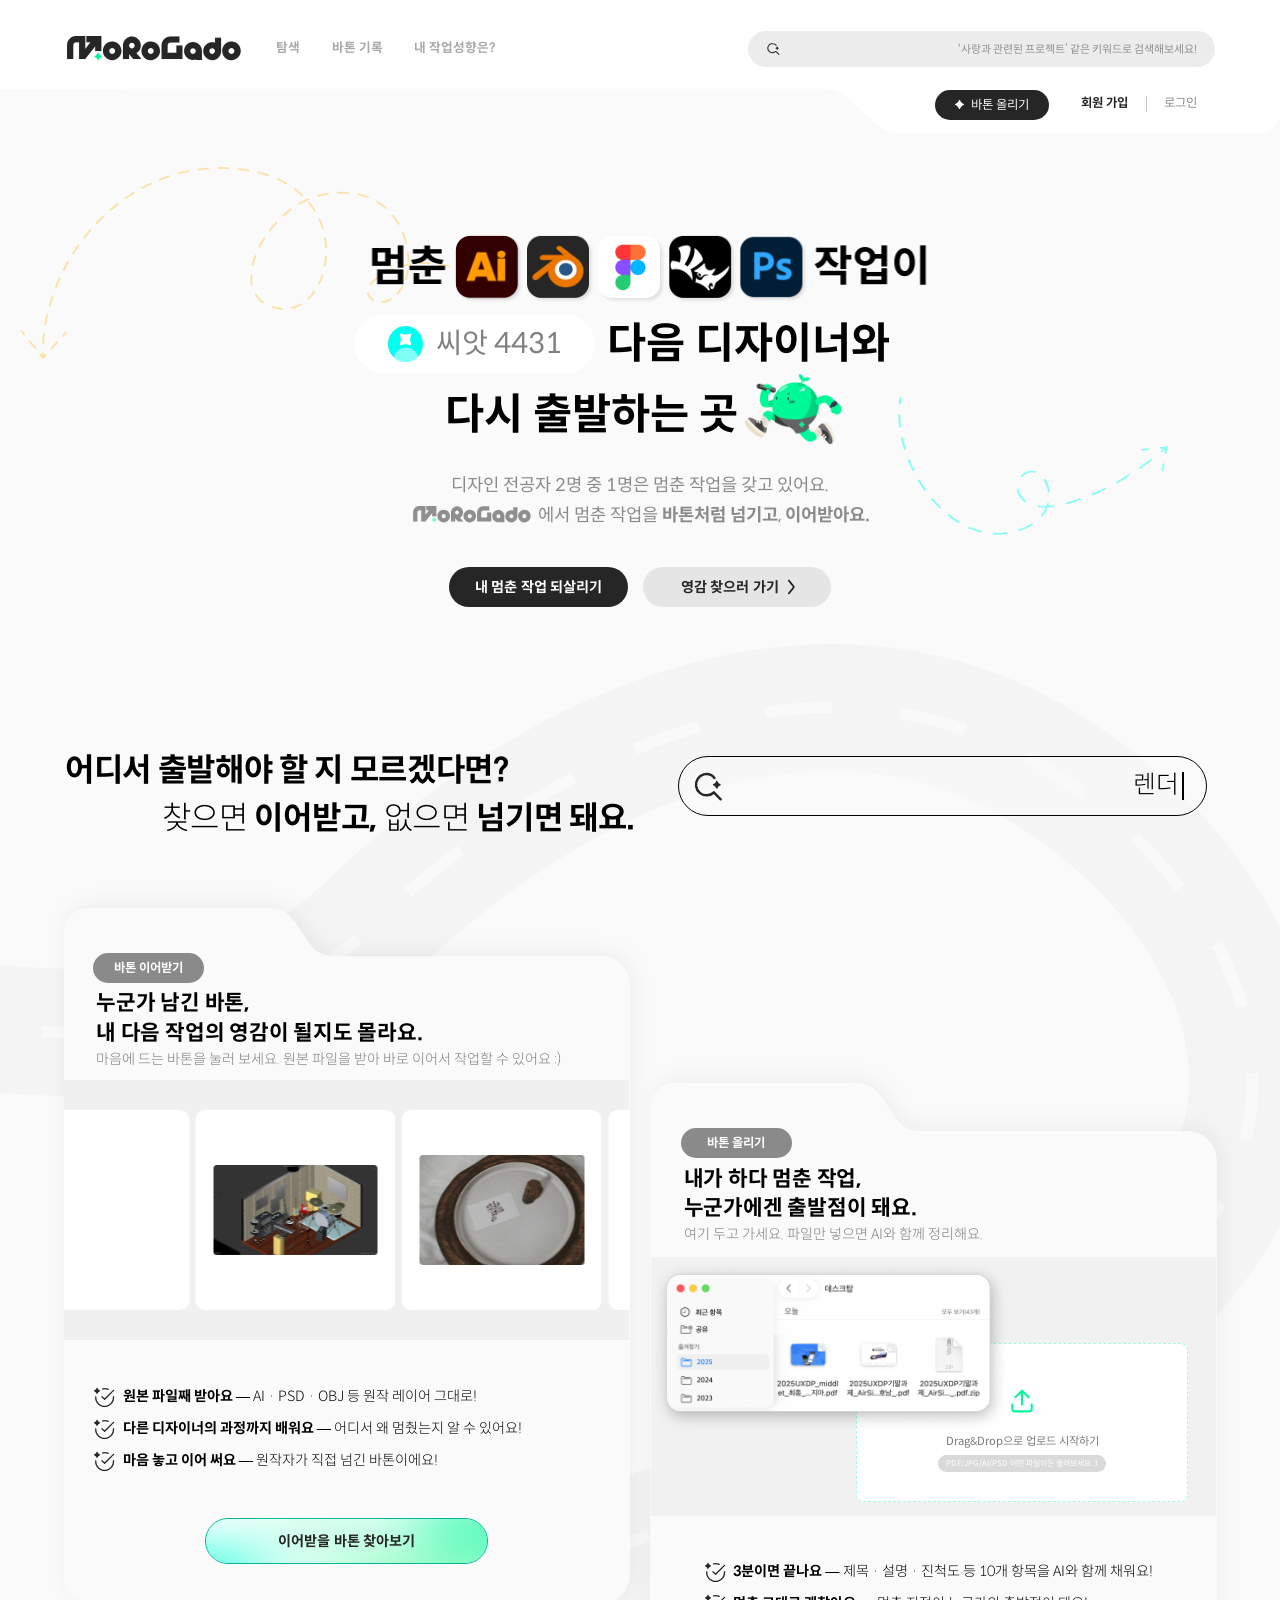
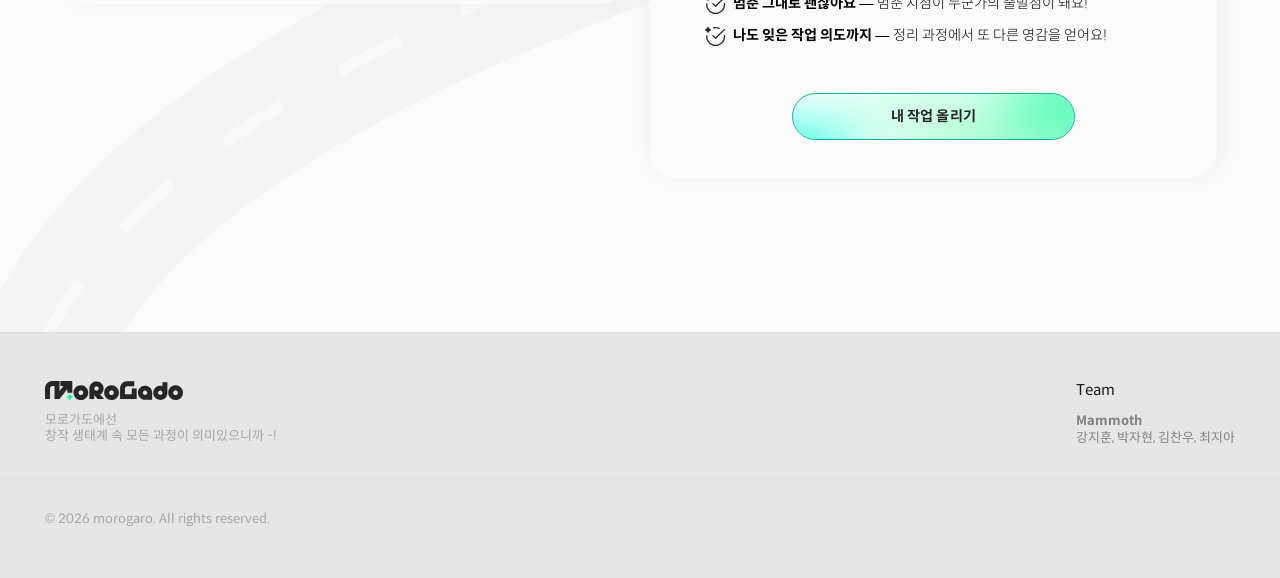
==== index.html @ 9808c149 "예시 바톤 '달리는 에너지'(유니콘 포스터) 빼기 Co-Authored-By: Claude Opus 5.5 <noreply@anthropic.com> Claude-Session: " ====
<!doctype html>
<html lang="ko">
<meta charset="utf-8"><meta name="viewport" content="width=device-width,initial-scale=1"><meta name="theme-color" content="#FAFAFA"><meta name="description" content="멈춘 작업도 다음 사람의 출발점이 될 수 있어요. 모로가도에서 바톤을 발견하고 이어달려요."><title>모로가도</title>
  <meta property="og:type" content="website">
  <meta property="og:url" content="https://morogado.site/">
  <meta property="og:title" content="모로가도 MOROGARO">
  <meta property="og:description" content="멈춘 작업을 잇는, 창작 순환 플랫폼">
  <meta property="og:image" content="https://morogado.site/assets/og-image.png">

<link rel="stylesheet" href="site.css?v=exhibition-20261009-1400"><link rel="stylesheet" href="site-detail.css?v=exhibition-20261009-1400"><link rel="stylesheet" href="log.css?v=exhibition-20261009-1400"><link rel="stylesheet" href="upload.css?v=exhibition-20261009-1400">
<script src="maker/exhibition-recommendations.js?v=exhibition-20261009-1400" defer></script><script src="font-catalog.js?v=exhibition-20261009-1400" defer></script><script src="vendor/jszip.min.js?v=exhibition-20261009-1400" defer></script><script src="config.js?v=1018a"></script><script src="store.js?v=1018a" defer></script><script src="store-remote.js?v=1105a" defer></script><script src="jia-detail.js?v=1113e" defer></script><script src="log.js?v=exhibition-20261009-1400" defer></script><script src="upload.js?v=1107c" defer></script><script src="calendar-reference.js?v=exhibition-20261009-1400" defer></script><script src="home-card-samples.js?v=exhibition-20261009-1400" defer></script><script src="feed-more-samples.js?v=fm1" defer></script><script src="calendar-relay-samples.js?v=exhibition-20261009-1400" defer></script><script src="landing.js?v=1026j" defer></script><script src="filter-modal.js?v=1027b" defer></script><script src="relay-log.js?v=1106k" defer></script><script src="wp-test.js?v=1113a" defer></script><script src="example-info.js?v=1113a" defer></script><script src="site.js?v=1113h" defer></script><script src="idle-reset.js?v=1113a" defer></script><script src="auto-update.js?v=1113a" defer></script>
<link rel="stylesheet" href="director2-service.css?v=exhibition-20261009-1400"><link rel="preconnect" href="https://fonts.googleapis.com"><link rel="preconnect" href="https://fonts.gstatic.com" crossorigin><script>/* 구글 서체(Inter·Noto Sans KR)는 화면 그리기를 막지 않게 스크립트로 붙여요. 같은 서체라 모양은 그대로예요 (10/16) */(function(){var l=document.createElement('link');l.rel='stylesheet';l.href='https://fonts.googleapis.com/css2?family=Inter:wght@400;600&family=Noto+Sans+KR:wght@500&display=swap';document.head.appendChild(l);})();</script><link rel="stylesheet" href="scale-restoration.css?v=exhibition-20261009-1400">
<link rel="stylesheet" href="figma-home.css?v=1027b"><link rel="stylesheet" href="figma-log.css?v=fl6"><link rel="stylesheet" href="figma-detail.css?v=fd12"><link rel="stylesheet" href="jia-detail.css?v=jia-20261016"><link rel="stylesheet" href="header-figma.css?v=1018f"><link rel="stylesheet" href="header-v2.css?v=1105a"><link rel="stylesheet" href="filter-modal.css?v=1027b"><link rel="stylesheet" href="landing.css?v=1027a"><link rel="stylesheet" href="relay-log.css?v=1106m"><link rel="stylesheet" href="dock-upload.css?v=1105a"><link rel="stylesheet" href="wp-test.css?v=1112b"><script src="dock-upload.js?v=1027a" defer></script><script src="figma-home.js?v=1113b" defer></script><script src="figma-log.js?v=fl1" defer></script>

<a class="skip-link" href="#main">본문으로 바로 가기</a>
<header class="site-header" id="site-header"><div class="hd-shape" aria-hidden="true"></div><nav class="hd-sub" aria-label="바톤 기록 메뉴"><svg viewBox="0 0 20 20" fill="none" aria-hidden="true"><path d="M8 5l5 5-5 5" stroke="currentColor" stroke-width="1.6" stroke-linecap="round" stroke-linejoin="round"/></svg><a href="#/community" data-sub="log">바톤 로그</a><i></i><a href="#/community/talk" data-sub="talk">주니어 디자이너 커뮤니티</a></nav>
<div class="hd-bar"><div class="hd-left"><a class="hd-logo" href="#/" aria-label="모로가도 홈"><img class="hd-wordmark" src="assets/landing/logo.svg" alt="모로가도" width="203" height="28"><img class="hd-symbol" src="assets/landing/symbol.svg" alt="" width="41" height="28"></a>
<nav class="hd-nav" aria-label="주 메뉴"><a href="#/explore" data-nav="home">탐색</a><a href="#/community" data-nav="community">바톤 기록</a><button type="button" class="tendency-link" data-action="tendency">내 작업성향은?</button></nav></div>
<form class="hd-search" id="search-form" role="search"><label class="sr-only" for="site-search">바톤 검색</label><img src="assets/landing/search.svg" width="17" height="17" alt=""><input id="site-search" type="search" placeholder="‘사랑과 관련된 프로젝트’ 같은 키워드로 검색해보세요!" autocomplete="off"></form>
<button class="hd-menu" type="button" data-action="menu" aria-label="메뉴 열기"><svg viewBox="0 0 24 24" fill="none" stroke="currentColor" stroke-width="1.8" stroke-linecap="round"><path d="M4 7h16M4 12h16M4 17h16"/></svg></button></div>
<div class="hd-tab"><a class="hd-upload" href="#/upload" aria-label="바톤 올리기"><img src="assets/landing/sparkle.svg" width="10" height="10" alt="">바톤 올리기</a>
<a class="hd-icon hd-saved" href="#/saved" aria-label="저장한 바톤"><img src="assets/landing/hd-bookmark.svg" width="24" height="24" alt=""></a><button type="button" class="hd-icon hd-bell" data-action="notifications" aria-label="알림"><img src="assets/landing/hd-bell.svg" width="24" height="24" alt=""></button>
<div class="hd-account"><button type="button" class="hd-join" data-action="profile">회원 가입</button><i class="hd-guest" aria-hidden="true"></i><button type="button" class="hd-login" data-action="profile">로그인</button><button type="button" class="hd-me" data-action="profile" hidden><b id="runner-name">방문자</b> 님</button><i class="hd-me-sep" aria-hidden="true" hidden></i><a class="hd-my" href="#/my" hidden>내 바톤</a><a class="hd-avatar" href="#/my" aria-label="내 바톤"><img src="assets/landing/hd-avatar.svg" width="28" height="28" alt=""></a></div></div></header>
<main id="main" tabindex="-1"><div class="loading-placeholder" role="status">사이트를 불러오고 있어요.</div></main>
<footer class="site-footer"><div class="page-width footer-top"><div><a class="footer-brand" href="#/" aria-label="모로가도 홈"><img src="assets/figma/3423-4961/imgLogo.svg" alt="MoRoGado" width="138" height="19"></a><p>모로가도에선<br>창작 생태계 속 모든 과정이 의미있으니까 -!</p></div><div class="footer-team"><span>Team</span><p><strong>Mammoth</strong><br>강지훈, 박자현, 김찬우, 최지아</p></div></div><div class="page-width footer-bottom"><small>© 2026 morogaro. All rights reserved.</small></div></footer>
<nav hidden class="floating-dock" aria-label="빠른 메뉴"><a class="dock-plus" href="#/upload" aria-label="바톤 올리기"><span data-icon="plus"></span></a><div><button data-action="search" aria-label="검색"><span data-icon="search"></span><em class="dock-label" aria-hidden="true">검색</em></button><a href="#/saved" aria-label="저장한 바톤"><span data-icon="bookmark"></span><em class="dock-label" aria-hidden="true">저장</em></a><a href="#/my" aria-label="내 바톤"><span data-icon="user"></span><em class="dock-label" aria-hidden="true">내 바톤</em></a></div></nav>
<dialog id="site-modal" class="site-modal" aria-labelledby="modal-title"><div class="modal-heading"><h2 id="modal-title"></h2><button class="icon-button" id="modal-close" aria-label="닫기"><span data-icon="close"></span></button></div><div id="modal-content"></div></dialog>
<div class="toast-region" id="toasts" aria-live="polite" aria-atomic="true"></div>
<noscript><p>바톤 탐색과 저장을 사용하려면 브라우저에서 JavaScript를 켜 주세요.</p></noscript>

</html>
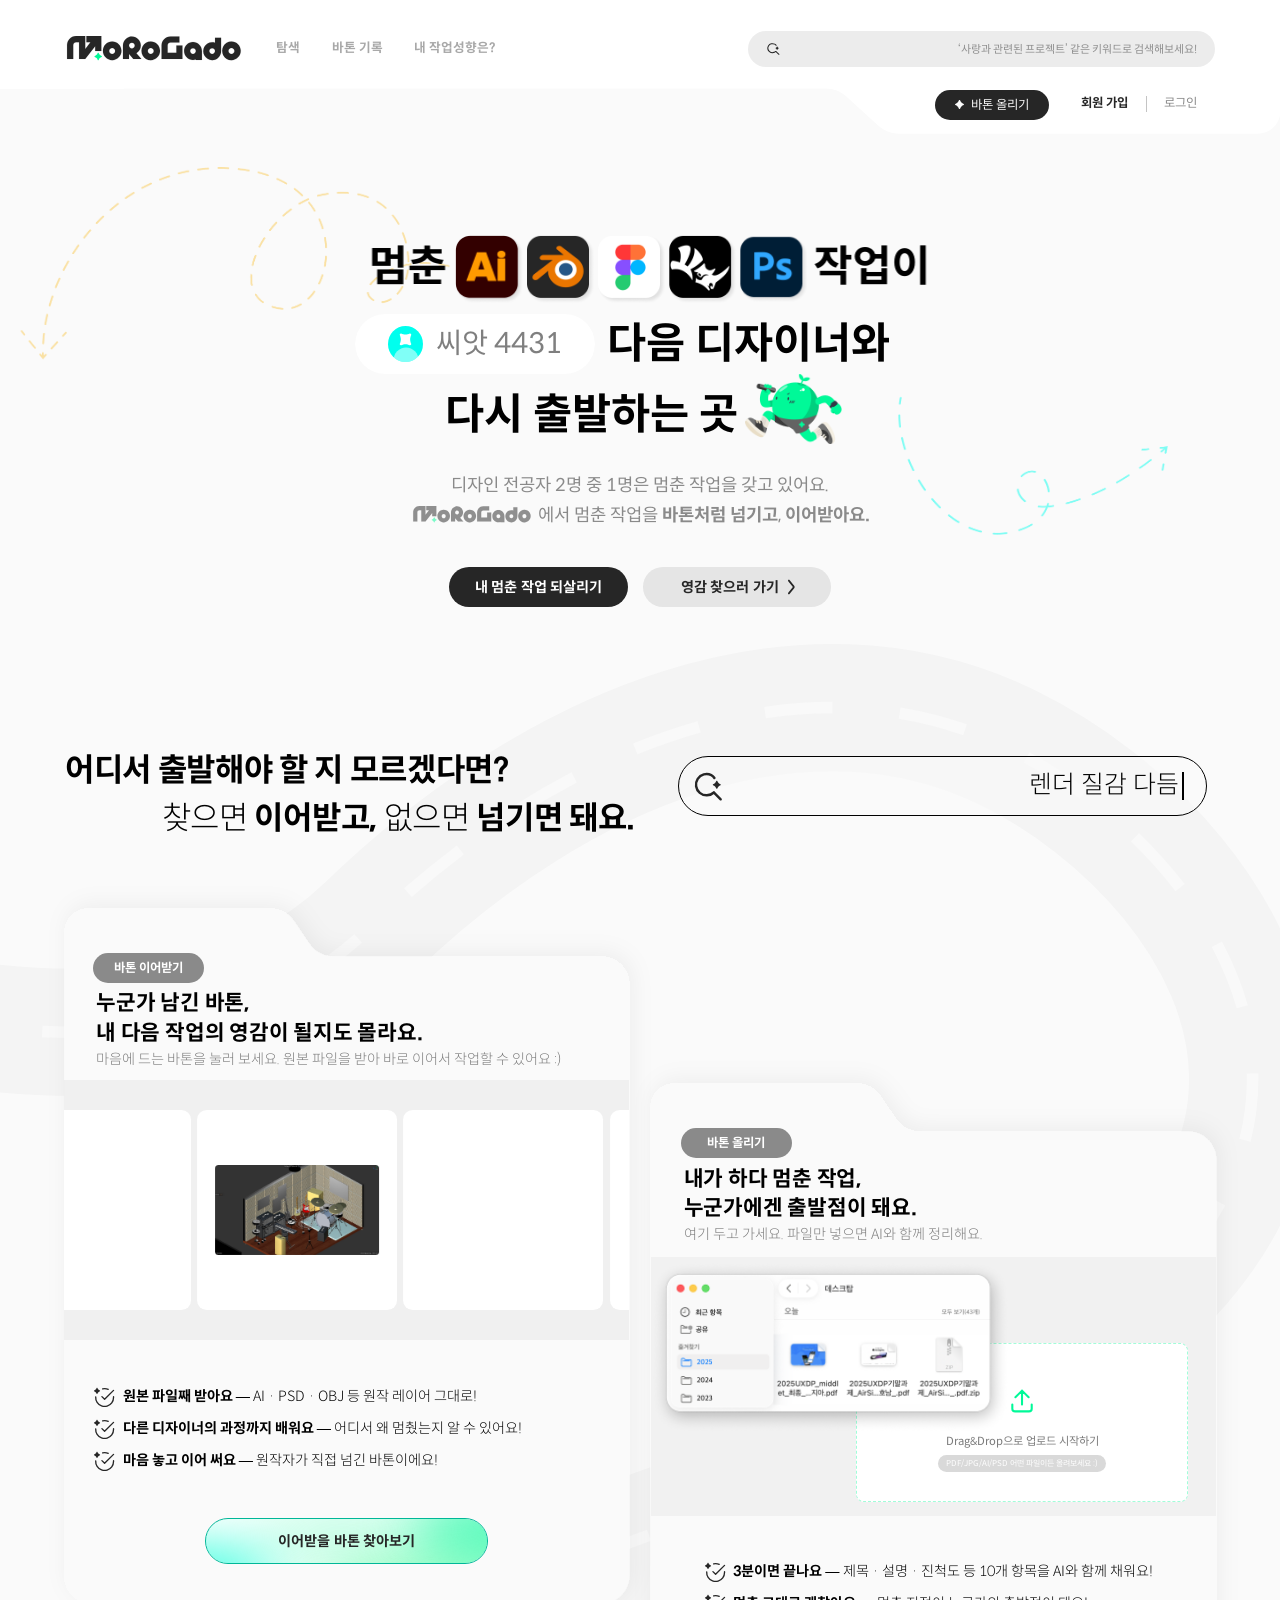
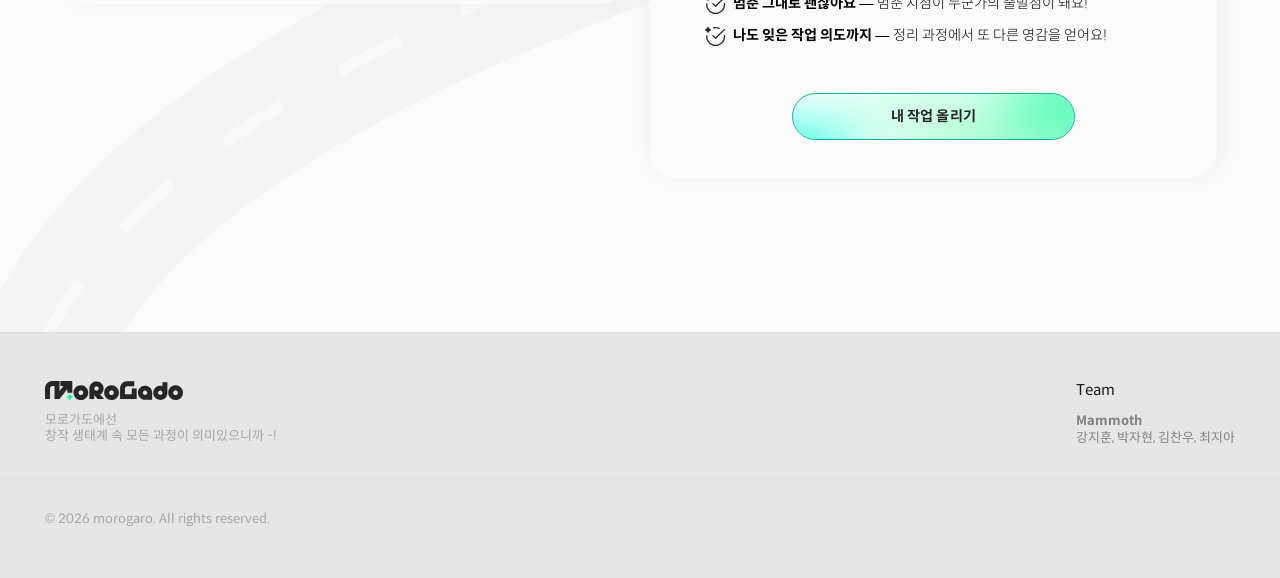
==== commit e0d04d7e: "추천 바톤: 누르면 확실히 그 바톤으로 이동 + 추천 이유를 민트 칩으로 Co-Authored-By: Claude Opus 5.5 <noreply@anthropic.com> Cla" ====
--- a/index.html
+++ b/index.html
@@ -8,7 +8,7 @@
   <meta property="og:image" content="https://morogado.site/assets/og-image.png">
 
 <link rel="stylesheet" href="site.css?v=exhibition-20261009-1400"><link rel="stylesheet" href="site-detail.css?v=exhibition-20261009-1400"><link rel="stylesheet" href="log.css?v=exhibition-20261009-1400"><link rel="stylesheet" href="upload.css?v=exhibition-20261009-1400">
-<script src="maker/exhibition-recommendations.js?v=exhibition-20261009-1400" defer></script><script src="font-catalog.js?v=exhibition-20261009-1400" defer></script><script src="vendor/jszip.min.js?v=exhibition-20261009-1400" defer></script><script src="config.js?v=1018a"></script><script src="store.js?v=1018a" defer></script><script src="store-remote.js?v=1105a" defer></script><script src="jia-detail.js?v=1113e" defer></script><script src="log.js?v=exhibition-20261009-1400" defer></script><script src="upload.js?v=1107c" defer></script><script src="calendar-reference.js?v=exhibition-20261009-1400" defer></script><script src="home-card-samples.js?v=exhibition-20261009-1400" defer></script><script src="feed-more-samples.js?v=fm1" defer></script><script src="calendar-relay-samples.js?v=exhibition-20261009-1400" defer></script><script src="landing.js?v=1026j" defer></script><script src="filter-modal.js?v=1027b" defer></script><script src="relay-log.js?v=1106k" defer></script><script src="wp-test.js?v=1113a" defer></script><script src="example-info.js?v=1113a" defer></script><script src="site.js?v=1113h" defer></script><script src="idle-reset.js?v=1113a" defer></script><script src="auto-update.js?v=1113a" defer></script>
+<script src="maker/exhibition-recommendations.js?v=exhibition-20261009-1400" defer></script><script src="font-catalog.js?v=exhibition-20261009-1400" defer></script><script src="vendor/jszip.min.js?v=exhibition-20261009-1400" defer></script><script src="config.js?v=1018a"></script><script src="store.js?v=1018a" defer></script><script src="store-remote.js?v=1105a" defer></script><script src="jia-detail.js?v=1113f" defer></script><script src="log.js?v=exhibition-20261009-1400" defer></script><script src="upload.js?v=1107c" defer></script><script src="calendar-reference.js?v=exhibition-20261009-1400" defer></script><script src="home-card-samples.js?v=exhibition-20261009-1400" defer></script><script src="feed-more-samples.js?v=fm1" defer></script><script src="calendar-relay-samples.js?v=exhibition-20261009-1400" defer></script><script src="landing.js?v=1026j" defer></script><script src="filter-modal.js?v=1027b" defer></script><script src="relay-log.js?v=1106k" defer></script><script src="wp-test.js?v=1113a" defer></script><script src="example-info.js?v=1113a" defer></script><script src="site.js?v=1113h" defer></script><script src="idle-reset.js?v=1113a" defer></script><script src="auto-update.js?v=1113a" defer></script>
 <link rel="stylesheet" href="director2-service.css?v=exhibition-20261009-1400"><link rel="preconnect" href="https://fonts.googleapis.com"><link rel="preconnect" href="https://fonts.gstatic.com" crossorigin><script>/* 구글 서체(Inter·Noto Sans KR)는 화면 그리기를 막지 않게 스크립트로 붙여요. 같은 서체라 모양은 그대로예요 (10/16) */(function(){var l=document.createElement('link');l.rel='stylesheet';l.href='https://fonts.googleapis.com/css2?family=Inter:wght@400;600&family=Noto+Sans+KR:wght@500&display=swap';document.head.appendChild(l);})();</script><link rel="stylesheet" href="scale-restoration.css?v=exhibition-20261009-1400">
 <link rel="stylesheet" href="figma-home.css?v=1027b"><link rel="stylesheet" href="figma-log.css?v=fl6"><link rel="stylesheet" href="figma-detail.css?v=fd12"><link rel="stylesheet" href="jia-detail.css?v=jia-20261016"><link rel="stylesheet" href="header-figma.css?v=1018f"><link rel="stylesheet" href="header-v2.css?v=1105a"><link rel="stylesheet" href="filter-modal.css?v=1027b"><link rel="stylesheet" href="landing.css?v=1027a"><link rel="stylesheet" href="relay-log.css?v=1106m"><link rel="stylesheet" href="dock-upload.css?v=1105a"><link rel="stylesheet" href="wp-test.css?v=1112b"><script src="dock-upload.js?v=1027a" defer></script><script src="figma-home.js?v=1113b" defer></script><script src="figma-log.js?v=fl1" defer></script>
 
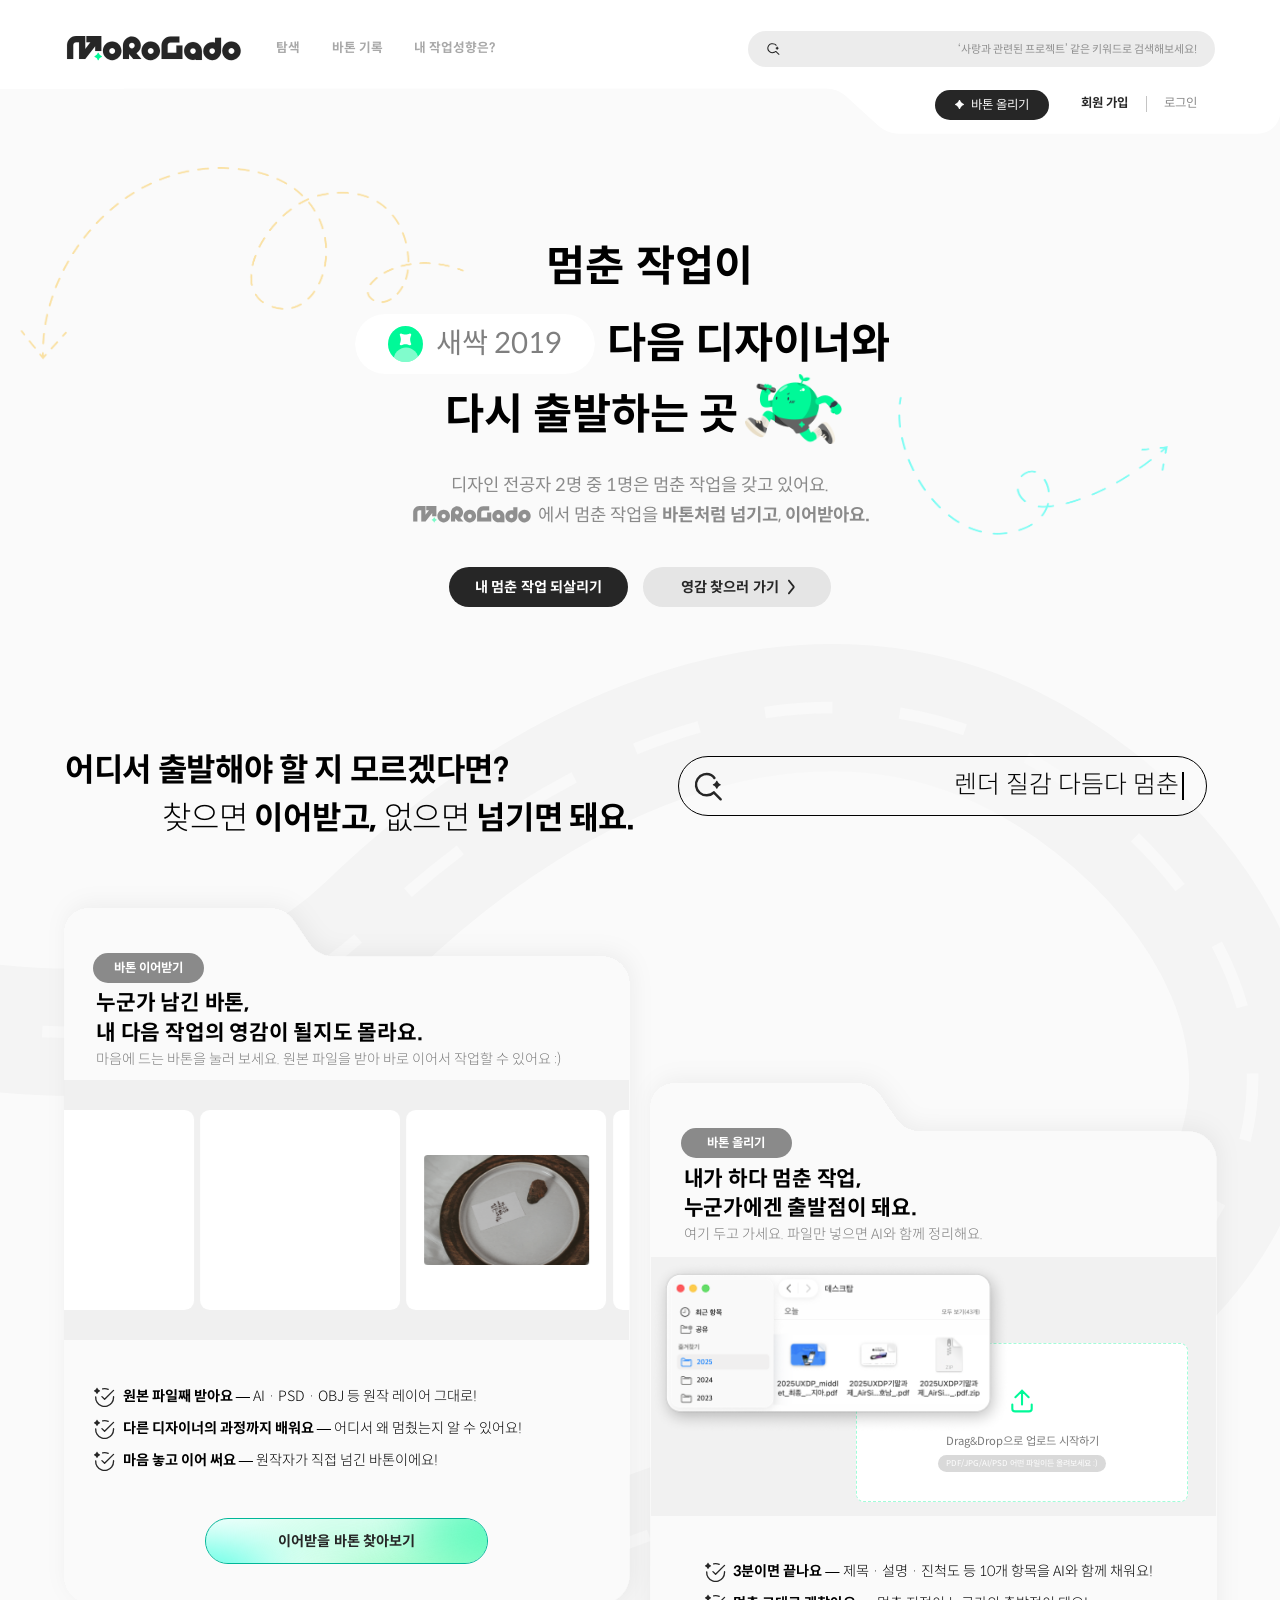
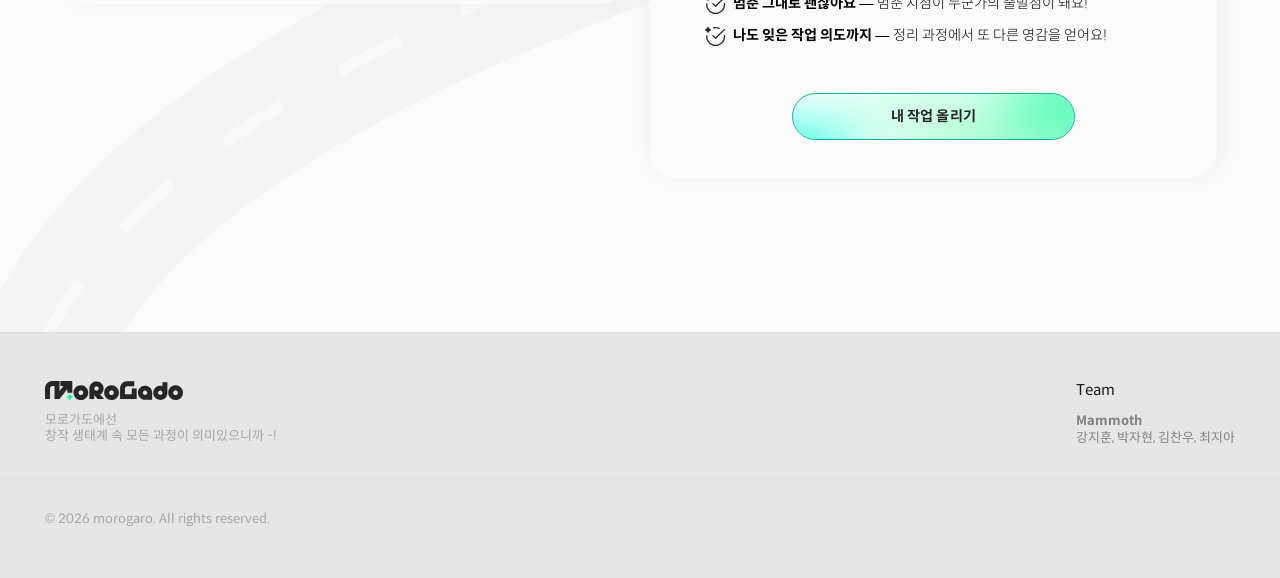
==== commit e2cf07ef: "추천 칩 회색으로 + 상세 푸터를 화면 끝까지 꽉 차게 Co-Authored-By: Claude Opus 5.5 <noreply@anthropic.com> Claude-Sessio" ====
--- a/index.html
+++ b/index.html
@@ -8,7 +8,7 @@
   <meta property="og:image" content="https://morogado.site/assets/og-image.png">
 
 <link rel="stylesheet" href="site.css?v=exhibition-20261009-1400"><link rel="stylesheet" href="site-detail.css?v=exhibition-20261009-1400"><link rel="stylesheet" href="log.css?v=exhibition-20261009-1400"><link rel="stylesheet" href="upload.css?v=exhibition-20261009-1400">
-<script src="maker/exhibition-recommendations.js?v=exhibition-20261009-1400" defer></script><script src="font-catalog.js?v=exhibition-20261009-1400" defer></script><script src="vendor/jszip.min.js?v=exhibition-20261009-1400" defer></script><script src="config.js?v=1018a"></script><script src="store.js?v=1018a" defer></script><script src="store-remote.js?v=1105a" defer></script><script src="jia-detail.js?v=1113f" defer></script><script src="log.js?v=exhibition-20261009-1400" defer></script><script src="upload.js?v=1107c" defer></script><script src="calendar-reference.js?v=exhibition-20261009-1400" defer></script><script src="home-card-samples.js?v=exhibition-20261009-1400" defer></script><script src="feed-more-samples.js?v=fm1" defer></script><script src="calendar-relay-samples.js?v=exhibition-20261009-1400" defer></script><script src="landing.js?v=1026j" defer></script><script src="filter-modal.js?v=1027b" defer></script><script src="relay-log.js?v=1106k" defer></script><script src="wp-test.js?v=1113a" defer></script><script src="example-info.js?v=1113a" defer></script><script src="site.js?v=1113h" defer></script><script src="idle-reset.js?v=1113a" defer></script><script src="auto-update.js?v=1113a" defer></script>
+<script src="maker/exhibition-recommendations.js?v=exhibition-20261009-1400" defer></script><script src="font-catalog.js?v=exhibition-20261009-1400" defer></script><script src="vendor/jszip.min.js?v=exhibition-20261009-1400" defer></script><script src="config.js?v=1018a"></script><script src="store.js?v=1018a" defer></script><script src="store-remote.js?v=1105a" defer></script><script src="jia-detail.js?v=1113g" defer></script><script src="log.js?v=exhibition-20261009-1400" defer></script><script src="upload.js?v=1107c" defer></script><script src="calendar-reference.js?v=exhibition-20261009-1400" defer></script><script src="home-card-samples.js?v=exhibition-20261009-1400" defer></script><script src="feed-more-samples.js?v=fm1" defer></script><script src="calendar-relay-samples.js?v=exhibition-20261009-1400" defer></script><script src="landing.js?v=1026j" defer></script><script src="filter-modal.js?v=1027b" defer></script><script src="relay-log.js?v=1106k" defer></script><script src="wp-test.js?v=1113a" defer></script><script src="example-info.js?v=1113a" defer></script><script src="site.js?v=1113h" defer></script><script src="idle-reset.js?v=1113a" defer></script><script src="auto-update.js?v=1113a" defer></script>
 <link rel="stylesheet" href="director2-service.css?v=exhibition-20261009-1400"><link rel="preconnect" href="https://fonts.googleapis.com"><link rel="preconnect" href="https://fonts.gstatic.com" crossorigin><script>/* 구글 서체(Inter·Noto Sans KR)는 화면 그리기를 막지 않게 스크립트로 붙여요. 같은 서체라 모양은 그대로예요 (10/16) */(function(){var l=document.createElement('link');l.rel='stylesheet';l.href='https://fonts.googleapis.com/css2?family=Inter:wght@400;600&family=Noto+Sans+KR:wght@500&display=swap';document.head.appendChild(l);})();</script><link rel="stylesheet" href="scale-restoration.css?v=exhibition-20261009-1400">
 <link rel="stylesheet" href="figma-home.css?v=1027b"><link rel="stylesheet" href="figma-log.css?v=fl6"><link rel="stylesheet" href="figma-detail.css?v=fd12"><link rel="stylesheet" href="jia-detail.css?v=jia-20261016"><link rel="stylesheet" href="header-figma.css?v=1018f"><link rel="stylesheet" href="header-v2.css?v=1105a"><link rel="stylesheet" href="filter-modal.css?v=1027b"><link rel="stylesheet" href="landing.css?v=1027a"><link rel="stylesheet" href="relay-log.css?v=1106m"><link rel="stylesheet" href="dock-upload.css?v=1105a"><link rel="stylesheet" href="wp-test.css?v=1112b"><script src="dock-upload.js?v=1027a" defer></script><script src="figma-home.js?v=1113b" defer></script><script src="figma-log.js?v=fl1" defer></script>
 
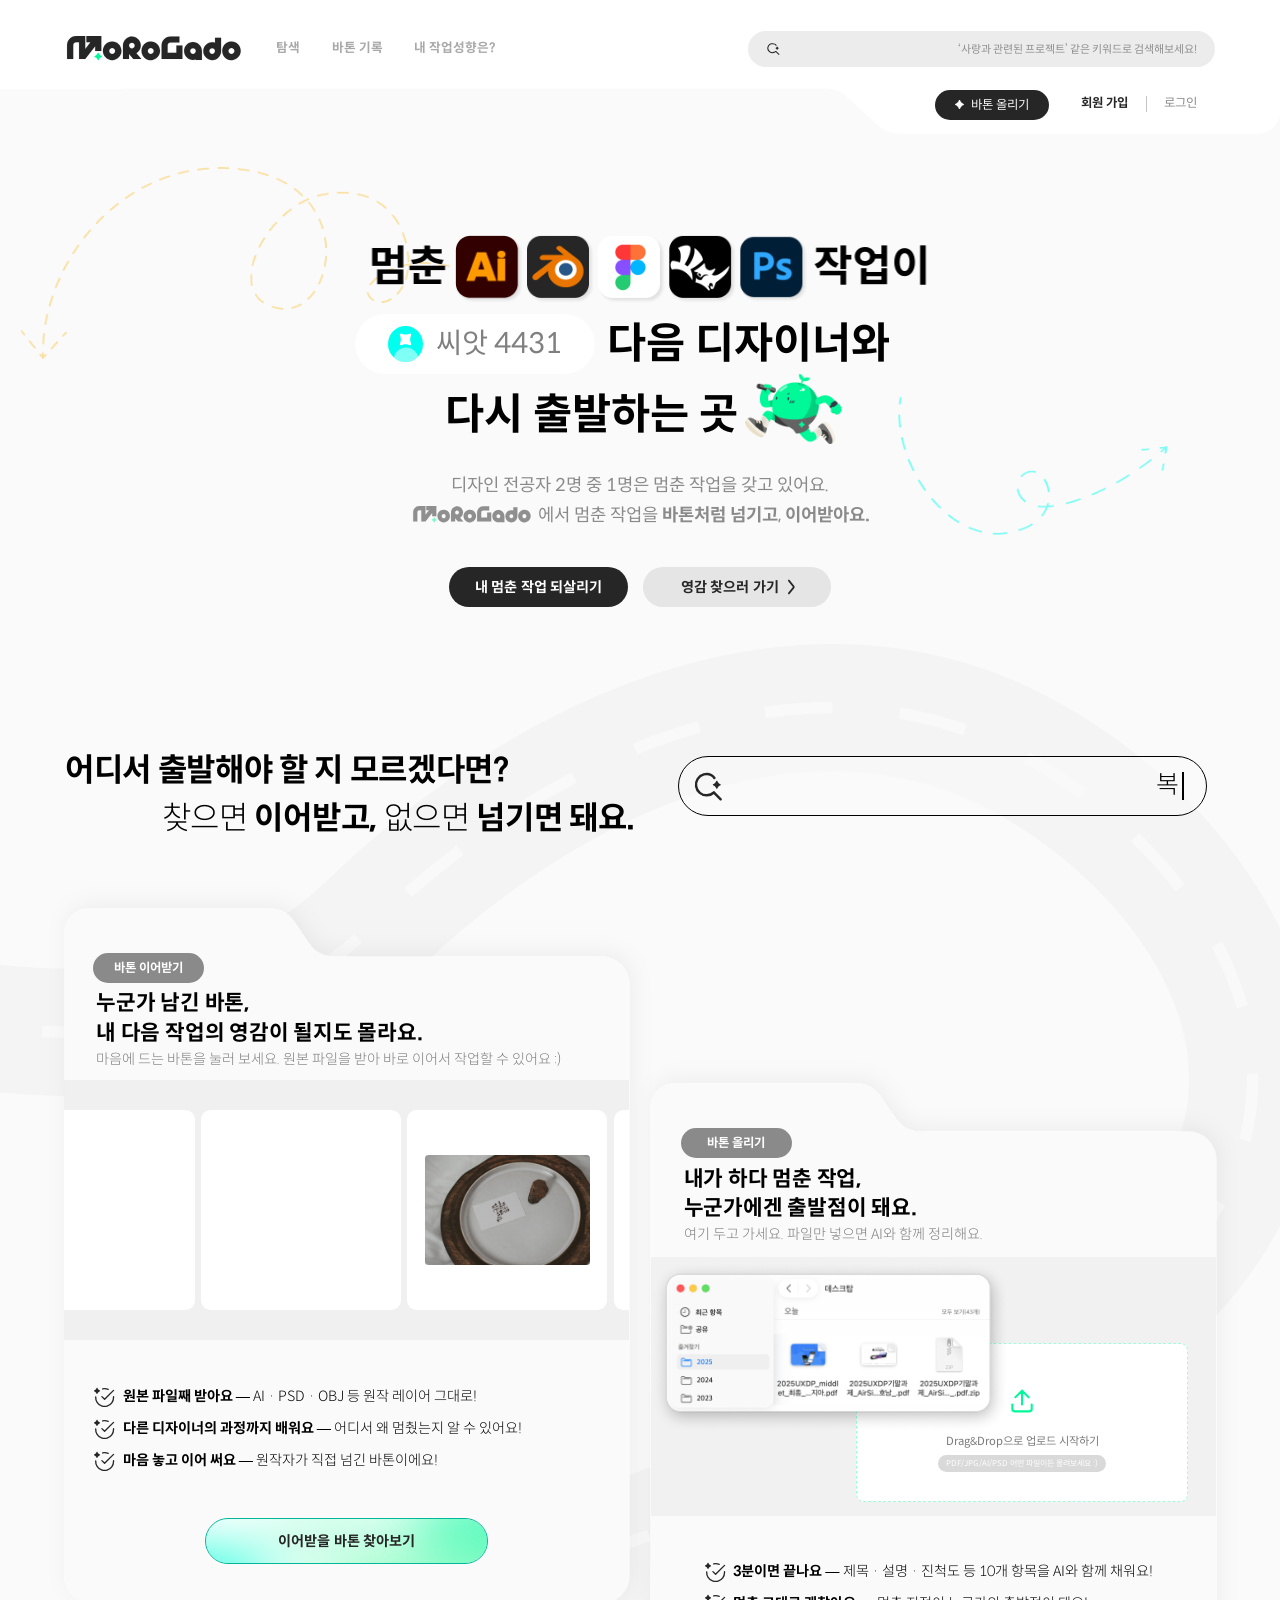
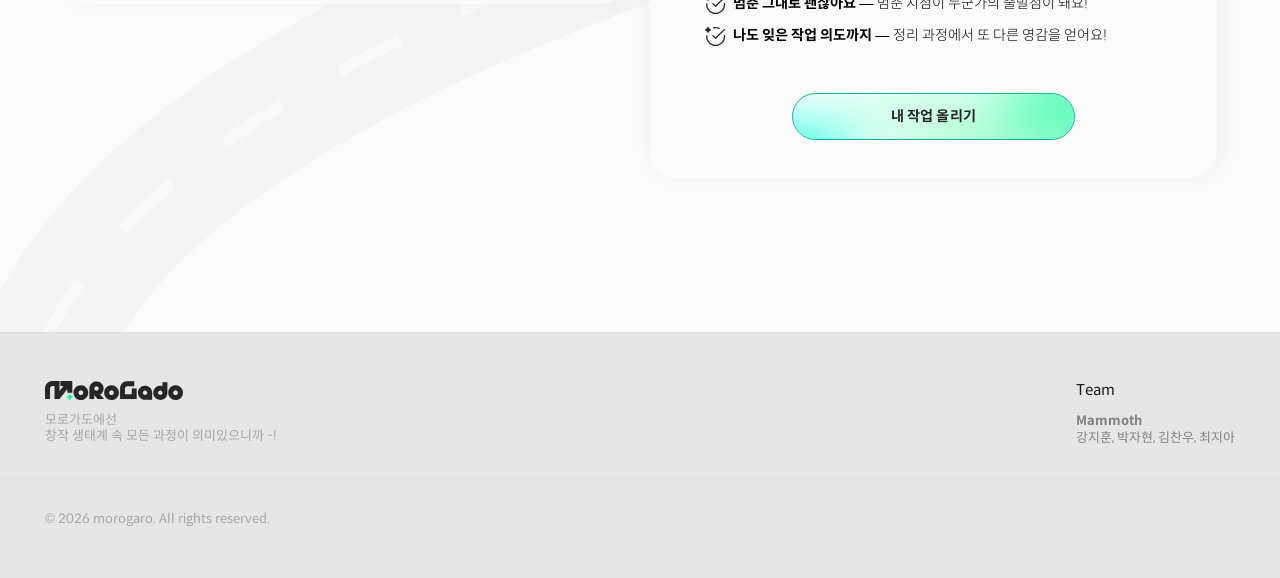
==== commit 9920b22c: "상세 댓글: 댓글 없는 바톤에 분야별 예시 댓글 3개 Co-Authored-By: Claude Opus 5.5 <noreply@anthropic.com> Claude-Session" ====
--- a/index.html
+++ b/index.html
@@ -8,7 +8,7 @@
   <meta property="og:image" content="https://morogado.site/assets/og-image.png">
 
 <link rel="stylesheet" href="site.css?v=exhibition-20261009-1400"><link rel="stylesheet" href="site-detail.css?v=exhibition-20261009-1400"><link rel="stylesheet" href="log.css?v=exhibition-20261009-1400"><link rel="stylesheet" href="upload.css?v=exhibition-20261009-1400">
-<script src="maker/exhibition-recommendations.js?v=exhibition-20261009-1400" defer></script><script src="font-catalog.js?v=exhibition-20261009-1400" defer></script><script src="vendor/jszip.min.js?v=exhibition-20261009-1400" defer></script><script src="config.js?v=1018a"></script><script src="store.js?v=1018a" defer></script><script src="store-remote.js?v=1105a" defer></script><script src="jia-detail.js?v=1113g" defer></script><script src="log.js?v=exhibition-20261009-1400" defer></script><script src="upload.js?v=1107c" defer></script><script src="calendar-reference.js?v=exhibition-20261009-1400" defer></script><script src="home-card-samples.js?v=exhibition-20261009-1400" defer></script><script src="feed-more-samples.js?v=fm1" defer></script><script src="calendar-relay-samples.js?v=exhibition-20261009-1400" defer></script><script src="landing.js?v=1026j" defer></script><script src="filter-modal.js?v=1027b" defer></script><script src="relay-log.js?v=1106k" defer></script><script src="wp-test.js?v=1113a" defer></script><script src="example-info.js?v=1113a" defer></script><script src="site.js?v=1113h" defer></script><script src="idle-reset.js?v=1113a" defer></script><script src="auto-update.js?v=1113a" defer></script>
+<script src="maker/exhibition-recommendations.js?v=exhibition-20261009-1400" defer></script><script src="font-catalog.js?v=exhibition-20261009-1400" defer></script><script src="vendor/jszip.min.js?v=exhibition-20261009-1400" defer></script><script src="config.js?v=1018a"></script><script src="store.js?v=1018a" defer></script><script src="store-remote.js?v=1105a" defer></script><script src="sample-comments.js?v=1113a" defer></script><script src="jia-detail.js?v=1113h" defer></script><script src="log.js?v=exhibition-20261009-1400" defer></script><script src="upload.js?v=1107c" defer></script><script src="calendar-reference.js?v=exhibition-20261009-1400" defer></script><script src="home-card-samples.js?v=exhibition-20261009-1400" defer></script><script src="feed-more-samples.js?v=fm1" defer></script><script src="calendar-relay-samples.js?v=exhibition-20261009-1400" defer></script><script src="landing.js?v=1026j" defer></script><script src="filter-modal.js?v=1027b" defer></script><script src="relay-log.js?v=1106k" defer></script><script src="wp-test.js?v=1113a" defer></script><script src="example-info.js?v=1113a" defer></script><script src="site.js?v=1113h" defer></script><script src="idle-reset.js?v=1113a" defer></script><script src="auto-update.js?v=1113a" defer></script>
 <link rel="stylesheet" href="director2-service.css?v=exhibition-20261009-1400"><link rel="preconnect" href="https://fonts.googleapis.com"><link rel="preconnect" href="https://fonts.gstatic.com" crossorigin><script>/* 구글 서체(Inter·Noto Sans KR)는 화면 그리기를 막지 않게 스크립트로 붙여요. 같은 서체라 모양은 그대로예요 (10/16) */(function(){var l=document.createElement('link');l.rel='stylesheet';l.href='https://fonts.googleapis.com/css2?family=Inter:wght@400;600&family=Noto+Sans+KR:wght@500&display=swap';document.head.appendChild(l);})();</script><link rel="stylesheet" href="scale-restoration.css?v=exhibition-20261009-1400">
 <link rel="stylesheet" href="figma-home.css?v=1027b"><link rel="stylesheet" href="figma-log.css?v=fl6"><link rel="stylesheet" href="figma-detail.css?v=fd12"><link rel="stylesheet" href="jia-detail.css?v=jia-20261016"><link rel="stylesheet" href="header-figma.css?v=1018f"><link rel="stylesheet" href="header-v2.css?v=1105a"><link rel="stylesheet" href="filter-modal.css?v=1027b"><link rel="stylesheet" href="landing.css?v=1027a"><link rel="stylesheet" href="relay-log.css?v=1106m"><link rel="stylesheet" href="dock-upload.css?v=1105a"><link rel="stylesheet" href="wp-test.css?v=1112b"><script src="dock-upload.js?v=1027a" defer></script><script src="figma-home.js?v=1113b" defer></script><script src="figma-log.js?v=fl1" defer></script>
 
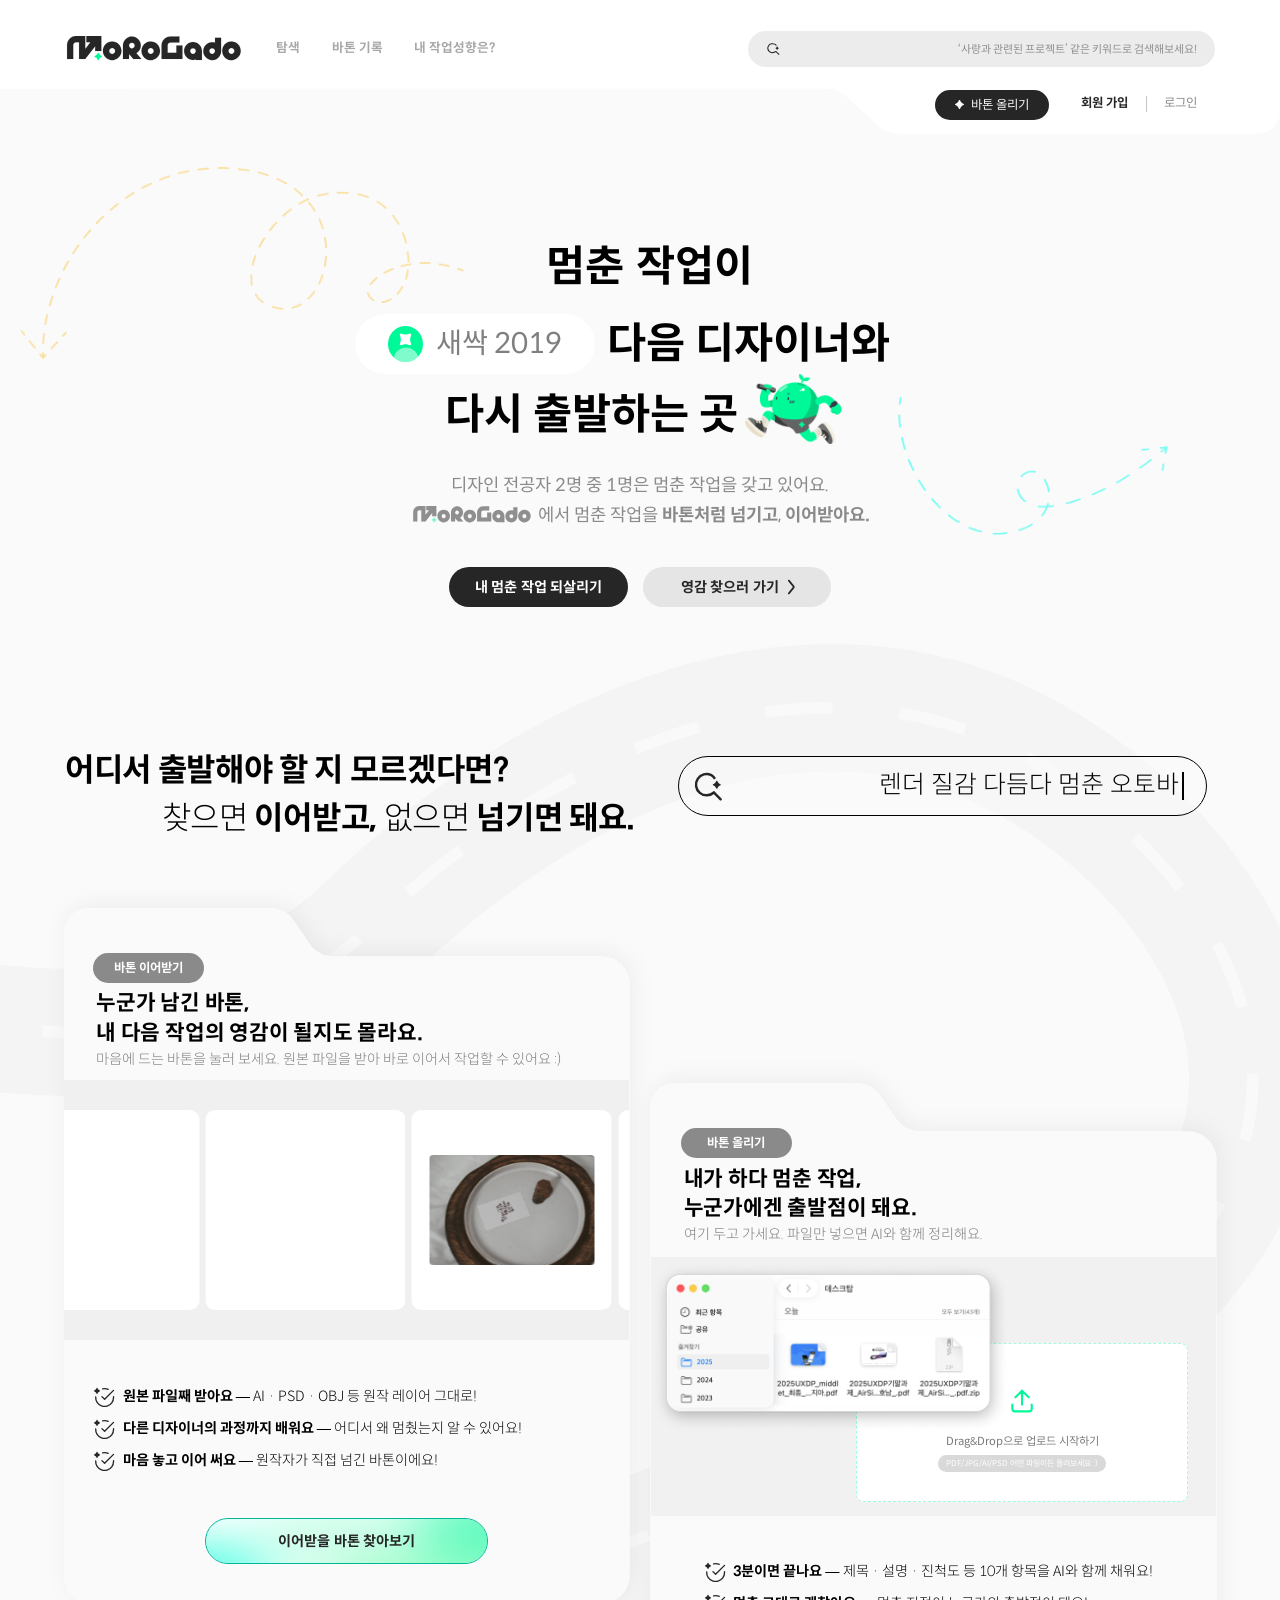
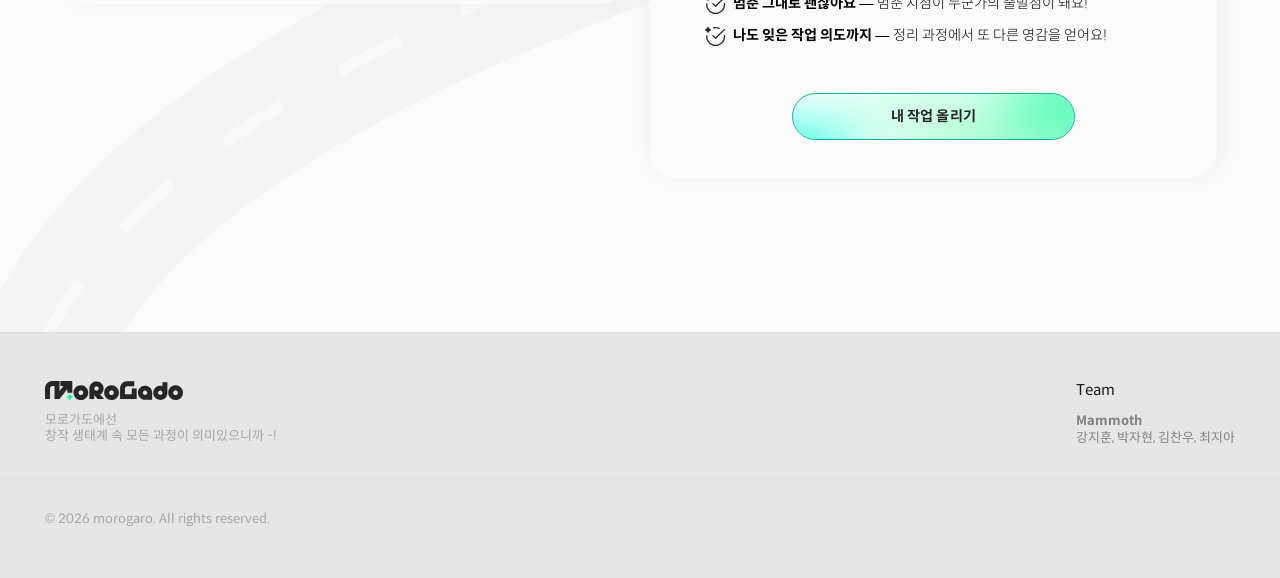
==== commit b97fe78e: "작업성향 검사: 이모지 모두 빼고 행간 넉넉히, 시작 화면엔 유형 이름 칩 Co-Authored-By: Claude Opus 5.5 <noreply@anthropic.com> Cl" ====
--- a/index.html
+++ b/index.html
@@ -8,9 +8,9 @@
   <meta property="og:image" content="https://morogado.site/assets/og-image.png">
 
 <link rel="stylesheet" href="site.css?v=exhibition-20261009-1400"><link rel="stylesheet" href="site-detail.css?v=exhibition-20261009-1400"><link rel="stylesheet" href="log.css?v=exhibition-20261009-1400"><link rel="stylesheet" href="upload.css?v=exhibition-20261009-1400">
-<script src="maker/exhibition-recommendations.js?v=exhibition-20261009-1400" defer></script><script src="font-catalog.js?v=exhibition-20261009-1400" defer></script><script src="vendor/jszip.min.js?v=exhibition-20261009-1400" defer></script><script src="config.js?v=1018a"></script><script src="store.js?v=1018a" defer></script><script src="store-remote.js?v=1105a" defer></script><script src="sample-comments.js?v=1113a" defer></script><script src="jia-detail.js?v=1113h" defer></script><script src="log.js?v=exhibition-20261009-1400" defer></script><script src="upload.js?v=1107c" defer></script><script src="calendar-reference.js?v=exhibition-20261009-1400" defer></script><script src="home-card-samples.js?v=exhibition-20261009-1400" defer></script><script src="feed-more-samples.js?v=fm1" defer></script><script src="calendar-relay-samples.js?v=exhibition-20261009-1400" defer></script><script src="landing.js?v=1026j" defer></script><script src="filter-modal.js?v=1027b" defer></script><script src="relay-log.js?v=1106k" defer></script><script src="wp-test.js?v=1113a" defer></script><script src="example-info.js?v=1113a" defer></script><script src="site.js?v=1113h" defer></script><script src="idle-reset.js?v=1113a" defer></script><script src="auto-update.js?v=1113a" defer></script>
+<script src="maker/exhibition-recommendations.js?v=exhibition-20261009-1400" defer></script><script src="font-catalog.js?v=exhibition-20261009-1400" defer></script><script src="vendor/jszip.min.js?v=exhibition-20261009-1400" defer></script><script src="config.js?v=1018a"></script><script src="store.js?v=1018a" defer></script><script src="store-remote.js?v=1105a" defer></script><script src="sample-comments.js?v=1113a" defer></script><script src="jia-detail.js?v=1113h" defer></script><script src="log.js?v=exhibition-20261009-1400" defer></script><script src="upload.js?v=1107c" defer></script><script src="calendar-reference.js?v=exhibition-20261009-1400" defer></script><script src="home-card-samples.js?v=exhibition-20261009-1400" defer></script><script src="feed-more-samples.js?v=fm1" defer></script><script src="calendar-relay-samples.js?v=exhibition-20261009-1400" defer></script><script src="landing.js?v=1026j" defer></script><script src="filter-modal.js?v=1027b" defer></script><script src="relay-log.js?v=1106k" defer></script><script src="wp-test.js?v=1113b" defer></script><script src="example-info.js?v=1113a" defer></script><script src="site.js?v=1113h" defer></script><script src="idle-reset.js?v=1113a" defer></script><script src="auto-update.js?v=1113a" defer></script>
 <link rel="stylesheet" href="director2-service.css?v=exhibition-20261009-1400"><link rel="preconnect" href="https://fonts.googleapis.com"><link rel="preconnect" href="https://fonts.gstatic.com" crossorigin><script>/* 구글 서체(Inter·Noto Sans KR)는 화면 그리기를 막지 않게 스크립트로 붙여요. 같은 서체라 모양은 그대로예요 (10/16) */(function(){var l=document.createElement('link');l.rel='stylesheet';l.href='https://fonts.googleapis.com/css2?family=Inter:wght@400;600&family=Noto+Sans+KR:wght@500&display=swap';document.head.appendChild(l);})();</script><link rel="stylesheet" href="scale-restoration.css?v=exhibition-20261009-1400">
-<link rel="stylesheet" href="figma-home.css?v=1027b"><link rel="stylesheet" href="figma-log.css?v=fl6"><link rel="stylesheet" href="figma-detail.css?v=fd12"><link rel="stylesheet" href="jia-detail.css?v=jia-20261016"><link rel="stylesheet" href="header-figma.css?v=1018f"><link rel="stylesheet" href="header-v2.css?v=1105a"><link rel="stylesheet" href="filter-modal.css?v=1027b"><link rel="stylesheet" href="landing.css?v=1027a"><link rel="stylesheet" href="relay-log.css?v=1106m"><link rel="stylesheet" href="dock-upload.css?v=1105a"><link rel="stylesheet" href="wp-test.css?v=1112b"><script src="dock-upload.js?v=1027a" defer></script><script src="figma-home.js?v=1113b" defer></script><script src="figma-log.js?v=fl1" defer></script>
+<link rel="stylesheet" href="figma-home.css?v=1027b"><link rel="stylesheet" href="figma-log.css?v=fl6"><link rel="stylesheet" href="figma-detail.css?v=fd12"><link rel="stylesheet" href="jia-detail.css?v=jia-20261016"><link rel="stylesheet" href="header-figma.css?v=1018f"><link rel="stylesheet" href="header-v2.css?v=1105a"><link rel="stylesheet" href="filter-modal.css?v=1027b"><link rel="stylesheet" href="landing.css?v=1027a"><link rel="stylesheet" href="relay-log.css?v=1106m"><link rel="stylesheet" href="dock-upload.css?v=1105a"><link rel="stylesheet" href="wp-test.css?v=1113b"><script src="dock-upload.js?v=1027a" defer></script><script src="figma-home.js?v=1113b" defer></script><script src="figma-log.js?v=fl1" defer></script>
 
 <a class="skip-link" href="#main">본문으로 바로 가기</a>
 <header class="site-header" id="site-header"><div class="hd-shape" aria-hidden="true"></div><nav class="hd-sub" aria-label="바톤 기록 메뉴"><svg viewBox="0 0 20 20" fill="none" aria-hidden="true"><path d="M8 5l5 5-5 5" stroke="currentColor" stroke-width="1.6" stroke-linecap="round" stroke-linejoin="round"/></svg><a href="#/community" data-sub="log">바톤 로그</a><i></i><a href="#/community/talk" data-sub="talk">주니어 디자이너 커뮤니티</a></nav>
--- a/wp-test.css
+++ b/wp-test.css
@@ -51,14 +51,12 @@
 
 /* 시작 */
 .wp-intro { text-align: center; }
-.wp-intro-head { margin-top: 18vh; display: flex; flex-direction: column; align-items: center; gap: 10px; }
+.wp-intro-head { margin-top: 20vh; display: flex; flex-direction: column; align-items: center; gap: 16px; }
 .wp-intro-head .wp-emoji { font-size: 48px; margin-bottom: 18px; }
-.wp-kicker { color: var(--wp-lime); font-size: 15px; }
-.wp-intro h2 { font-size: 34px; font-weight: 700; letter-spacing: -.03em; line-height: 1.3; }
-.wp-intro-types { list-style: none; margin: 36px auto 0; padding: 0; display: flex; gap: 10px; font-size: 22px; opacity: .9; }
-.wp-intro-types li { animation: wp-float 4.8s ease-in-out infinite; }
-.wp-intro-types li:nth-child(2n) { animation-delay: -1.2s; }
-.wp-intro-types li:nth-child(3n) { animation-delay: -2.4s; }
+.wp-kicker { color: var(--wp-lime); font-size: 15px; line-height: 1.6; }
+.wp-intro h2 { font-size: 34px; font-weight: 700; letter-spacing: -.03em; line-height: 1.45; }
+.wp-intro-types { list-style: none; margin: 40px auto 0; padding: 0; max-width: 560px; display: flex; flex-wrap: wrap; justify-content: center; gap: 10px 8px; }
+.wp-intro-types li { padding: 9px 14px; border: 1px solid #3A3A3A; border-radius: 99px; color: #BDBDBD; font-size: 14px; line-height: 1; }
 @keyframes wp-float { 50% { transform: translateY(-4px); } }
 .wp-meta { display: flex; justify-content: center; align-items: center; gap: 10px; color: var(--wp-sub); font-size: 14px; }
 .wp-meta b { color: #fff; }
@@ -77,9 +75,9 @@
 .wp-guide section:last-of-type { border-bottom: 0; }
 .wp-guide h3 { font-size: 21px; font-weight: 700; margin-bottom: 12px; }
 .wp-guide .wp-foot { padding-top: 12px; }
-.wp-guide section > p { font-size: 17px; line-height: 1.6; color: #E6E6E6; }
+.wp-guide section > p { font-size: 17px; line-height: 1.85; color: #E6E6E6; }
 .wp-demo { padding: 22px 24px 18px; border-radius: 14px; background: #2B2B2B; }
-.wp-demo > p { font-size: 15px; line-height: 1.55; margin-bottom: 22px; }
+.wp-demo > p { font-size: 15px; line-height: 1.8; margin-bottom: 22px; }
 .wp-bullets { list-style: none; margin: 4px 0 0; padding: 0; display: grid; gap: 14px; font-size: 17px; color: #E6E6E6; }
 .wp-bullets li { position: relative; padding-left: 22px; }
 .wp-bullets li::before { content: ''; position: absolute; left: 0; top: .55em; width: 9px; height: 9px; border-radius: 50%; background: var(--wp-lime); }
@@ -100,7 +98,7 @@
 .wp-scale-ends { display: flex; justify-content: space-between; margin-top: 14px; color: #D0D0D0; font-size: 13px; }
 
 /* 질문 */
-.wp-q { margin-top: 44px !important; font-size: 25px; font-weight: 700; line-height: 1.5; letter-spacing: -.02em; word-break: keep-all; }
+.wp-q { margin-top: 44px !important; font-size: 25px; font-weight: 700; line-height: 1.7; letter-spacing: -.02em; word-break: keep-all; }
 .wp-answer { margin-top: auto; padding-top: 40px; }
 .wp-question .wp-foot { padding-top: 44px; }
 
@@ -120,9 +118,9 @@
 .wp-card { position: relative; z-index: 1; padding: 28px 26px 24px; border-radius: 22px; background: var(--wp-lime); color: var(--wp-ink); }
 .wp-card header { display: flex; align-items: center; gap: 14px; }
 .wp-card .wp-emoji { font-size: 46px; }
-.wp-card h2 { font-size: 30px; font-weight: 700; letter-spacing: -.03em; line-height: 1.2; }
-.wp-card header p { margin-top: 4px; font-size: 14px; color: #3C3C10; }
-.wp-line { margin-top: 18px !important; font-size: 16px; line-height: 1.65; word-break: keep-all; }
+.wp-card h2 { font-size: 30px; font-weight: 700; letter-spacing: -.03em; line-height: 1.4; }
+.wp-card header p { margin-top: 8px; font-size: 14px; line-height: 1.6; color: #3C3C10; }
+.wp-line { margin-top: 18px !important; font-size: 16px; line-height: 1.85; word-break: keep-all; }
 .wp-line b { font-weight: 700; }
 .wp-bars { list-style: none; margin: 22px 0 0; padding: 0; display: grid; gap: 10px; }
 .wp-bars li { display: grid; grid-template-columns: 92px 1fr 64px; align-items: center; gap: 12px; font-size: 12px; }
@@ -131,7 +129,7 @@
 .wp-bar { position: relative; height: 5px; border-radius: 99px; background: rgb(0 0 0 / .12); }
 .wp-bar i { position: absolute; top: 50%; left: 50%; width: 12px; height: 12px; margin: -6px 0 0 -6px; border-radius: 50%; background: #fff; transition: left 1100ms var(--wp-ease) 380ms; }
 .wp-screen.is-in .wp-bar i { left: var(--to); }
-.wp-what { margin-top: 22px; padding: 16px 18px; border-radius: 12px; background: #fff; font-size: 14px; line-height: 1.6; word-break: keep-all; }
+.wp-what { margin-top: 22px; padding: 16px 18px; border-radius: 12px; background: #fff; font-size: 14px; line-height: 1.8; word-break: keep-all; }
 .wp-what p:first-child { color: #8C9000; font-weight: 700; font-size: 13px; margin-bottom: 4px; }
 .wp-dark-pill { margin-top: 14px; width: 100%; min-height: 50px; display: inline-flex; align-items: center; justify-content: center; gap: 8px; border: 0; border-radius: 99px; background: var(--wp-ink); color: var(--wp-lime); font: 700 16px/1 'Spoqa Han Sans Neo', var(--font-ui, sans-serif); cursor: pointer; transition: gap 360ms var(--wp-ease); }
 .wp-dark-pill svg { width: 18px; height: 18px; }
@@ -148,12 +146,12 @@
 .wp-detail > h3 { margin-top: 18px; font-size: 20px; font-weight: 700; }
 .wp-hero { margin-top: 16px; display: flex; align-items: center; gap: 16px; padding: 26px 24px; border-radius: 18px; background: var(--wp-lime); color: var(--wp-ink); }
 .wp-hero .wp-emoji { font-size: 48px; }
-.wp-hero h2 { font-size: 28px; font-weight: 700; letter-spacing: -.03em; }
-.wp-hero ul { list-style: none; margin: 10px 0 0; padding: 0; display: flex; flex-wrap: wrap; gap: 6px; }
+.wp-hero h2 { font-size: 28px; font-weight: 700; letter-spacing: -.03em; line-height: 1.4; }
+.wp-hero ul { list-style: none; margin: 14px 0 0; padding: 0; display: flex; flex-wrap: wrap; gap: 6px; }
 .wp-hero li { padding: 6px 12px; border-radius: 99px; background: var(--wp-ink); color: var(--wp-lime); font-size: 12px; font-weight: 700; }
 .wp-detail section { margin-top: 44px; }
 .wp-detail h4 { font-size: 18px; font-weight: 700; margin-bottom: 14px; }
-.wp-detail section > p { font-size: 16px; line-height: 1.85; color: #333; word-break: keep-all; }
+.wp-detail section > p { font-size: 16px; line-height: 1.95; color: #333; word-break: keep-all; }
 .wp-detail section > p + p { margin-top: 16px; }
 .wp-stages { list-style: none; margin: 16px 0 0; padding: 0; display: flex; flex-wrap: wrap; gap: 6px; }
 .wp-stages li { display: inline-flex; align-items: center; gap: 6px; padding: 7px 12px; border-radius: 99px; background: #fff; color: #9A9A9A; font-size: 13px; }
@@ -165,8 +163,8 @@
 .wp-mate:hover { transform: translateY(-2px); }
 .wp-mate .wp-emoji { font-size: 34px; }
 .wp-mate b { display: block; font-size: 17px; }
-.wp-mate small { display: block; margin: 3px 0 8px; color: #8A8A8A; font-size: 12px; }
-.wp-mate span span { display: block; font-size: 14px; line-height: 1.6; word-break: keep-all; }
+.wp-mate small { display: block; margin: 6px 0 10px; color: #8A8A8A; font-size: 12px; }
+.wp-mate span span { display: block; font-size: 14px; line-height: 1.8; word-break: keep-all; }
 .wp-detail-actions { margin-top: 48px; display: grid; gap: 12px; }
 .wp-others { padding-bottom: 8px; }
 .wp-grid { display: flex; flex-wrap: wrap; gap: 8px; }
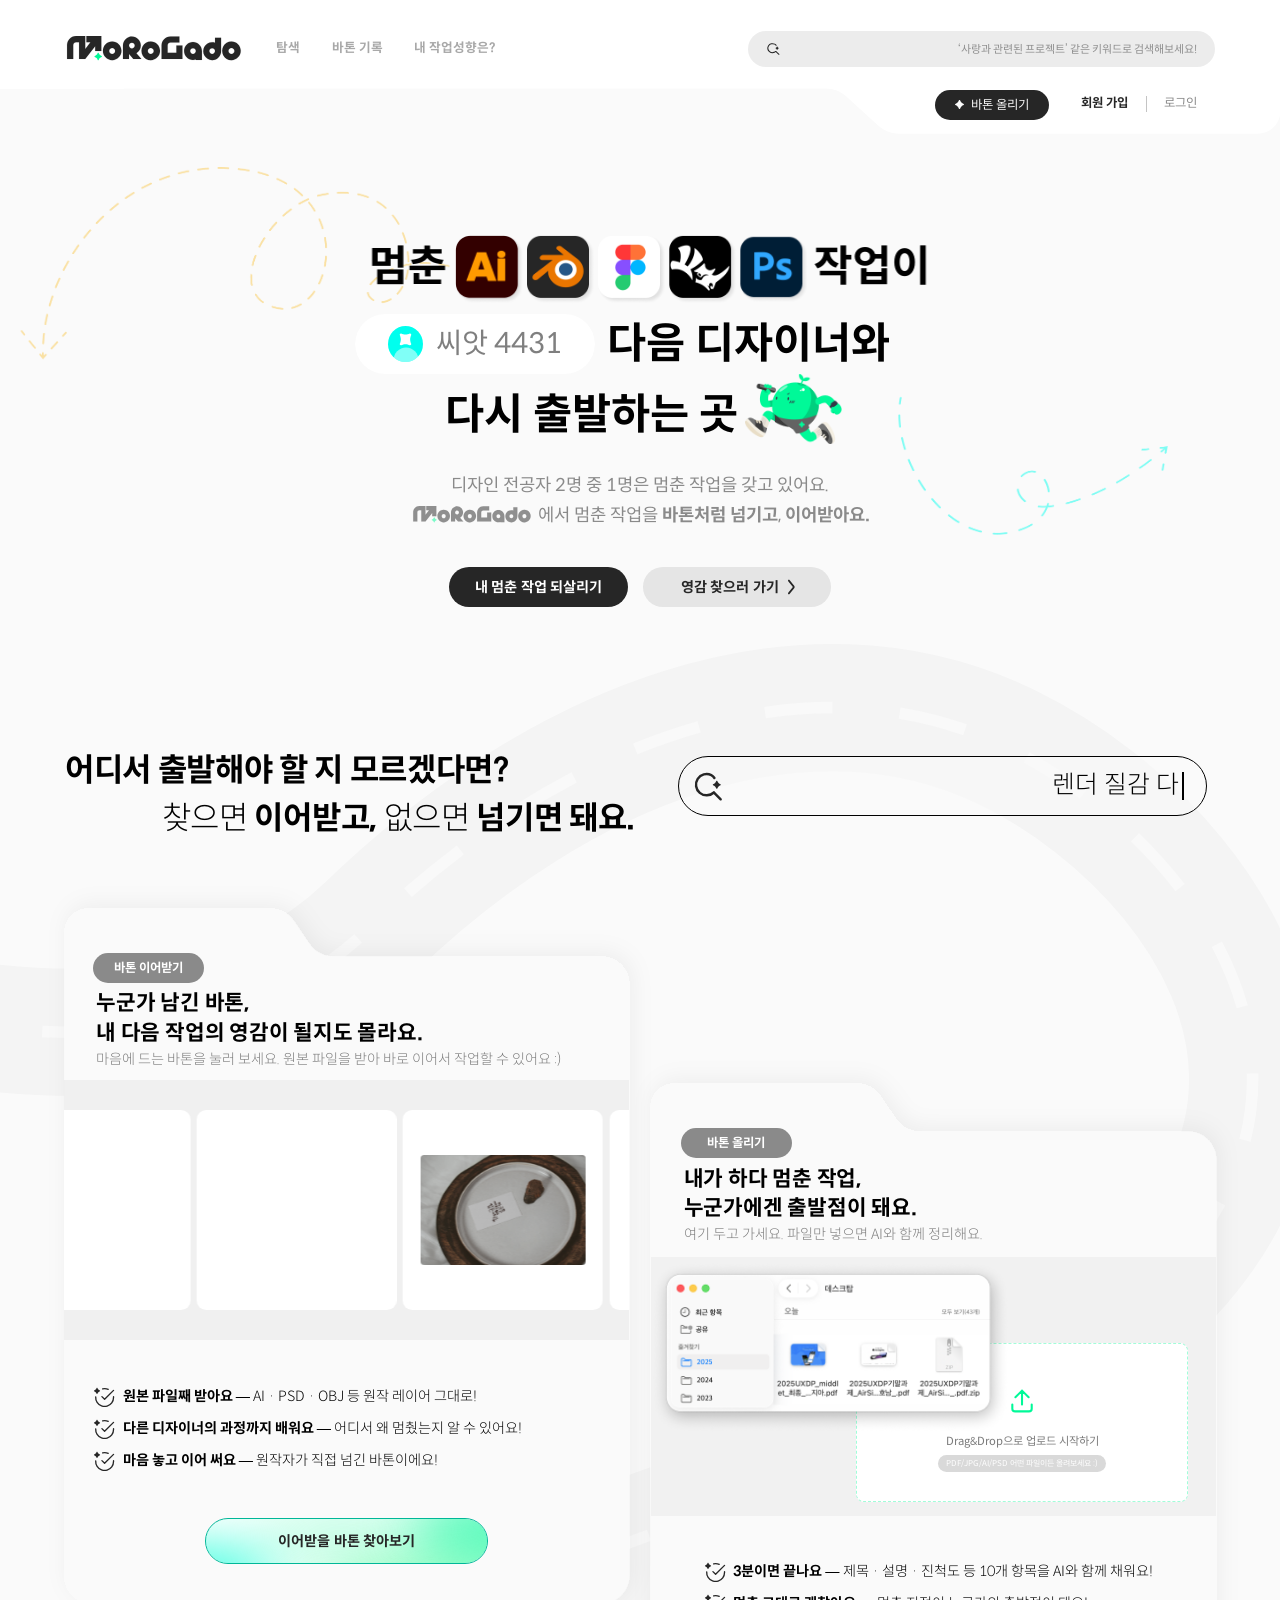
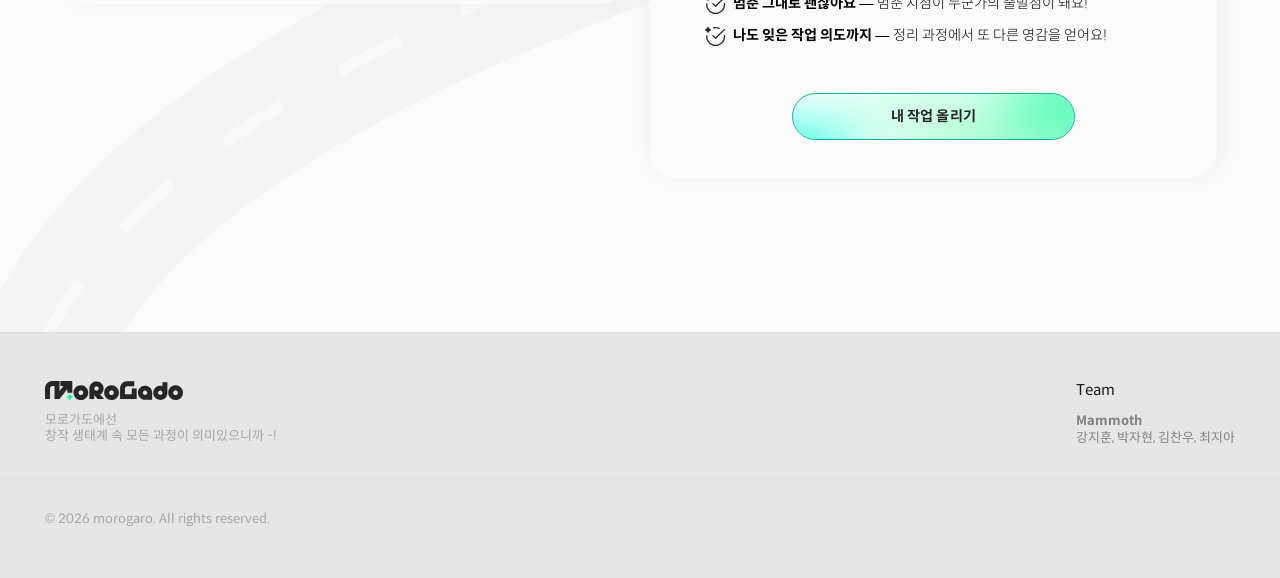
==== commit 7d5f8510: "작업성향 검사 시작 화면: 안내 문구와 버튼 사이 간격 넓히기 Co-Authored-By: Claude Opus 5.5 <noreply@anthropic.com> Claude-Se" ====
--- a/index.html
+++ b/index.html
@@ -10,7 +10,7 @@
 <link rel="stylesheet" href="site.css?v=exhibition-20261009-1400"><link rel="stylesheet" href="site-detail.css?v=exhibition-20261009-1400"><link rel="stylesheet" href="log.css?v=exhibition-20261009-1400"><link rel="stylesheet" href="upload.css?v=exhibition-20261009-1400">
 <script src="maker/exhibition-recommendations.js?v=exhibition-20261009-1400" defer></script><script src="font-catalog.js?v=exhibition-20261009-1400" defer></script><script src="vendor/jszip.min.js?v=exhibition-20261009-1400" defer></script><script src="config.js?v=1018a"></script><script src="store.js?v=1018a" defer></script><script src="store-remote.js?v=1105a" defer></script><script src="sample-comments.js?v=1113a" defer></script><script src="jia-detail.js?v=1113h" defer></script><script src="log.js?v=exhibition-20261009-1400" defer></script><script src="upload.js?v=1107c" defer></script><script src="calendar-reference.js?v=exhibition-20261009-1400" defer></script><script src="home-card-samples.js?v=exhibition-20261009-1400" defer></script><script src="feed-more-samples.js?v=fm1" defer></script><script src="calendar-relay-samples.js?v=exhibition-20261009-1400" defer></script><script src="landing.js?v=1026j" defer></script><script src="filter-modal.js?v=1027b" defer></script><script src="relay-log.js?v=1106k" defer></script><script src="wp-test.js?v=1113b" defer></script><script src="example-info.js?v=1113a" defer></script><script src="site.js?v=1113h" defer></script><script src="idle-reset.js?v=1113a" defer></script><script src="auto-update.js?v=1113a" defer></script>
 <link rel="stylesheet" href="director2-service.css?v=exhibition-20261009-1400"><link rel="preconnect" href="https://fonts.googleapis.com"><link rel="preconnect" href="https://fonts.gstatic.com" crossorigin><script>/* 구글 서체(Inter·Noto Sans KR)는 화면 그리기를 막지 않게 스크립트로 붙여요. 같은 서체라 모양은 그대로예요 (10/16) */(function(){var l=document.createElement('link');l.rel='stylesheet';l.href='https://fonts.googleapis.com/css2?family=Inter:wght@400;600&family=Noto+Sans+KR:wght@500&display=swap';document.head.appendChild(l);})();</script><link rel="stylesheet" href="scale-restoration.css?v=exhibition-20261009-1400">
-<link rel="stylesheet" href="figma-home.css?v=1027b"><link rel="stylesheet" href="figma-log.css?v=fl6"><link rel="stylesheet" href="figma-detail.css?v=fd12"><link rel="stylesheet" href="jia-detail.css?v=jia-20261016"><link rel="stylesheet" href="header-figma.css?v=1018f"><link rel="stylesheet" href="header-v2.css?v=1105a"><link rel="stylesheet" href="filter-modal.css?v=1027b"><link rel="stylesheet" href="landing.css?v=1027a"><link rel="stylesheet" href="relay-log.css?v=1106m"><link rel="stylesheet" href="dock-upload.css?v=1105a"><link rel="stylesheet" href="wp-test.css?v=1113b"><script src="dock-upload.js?v=1027a" defer></script><script src="figma-home.js?v=1113b" defer></script><script src="figma-log.js?v=fl1" defer></script>
+<link rel="stylesheet" href="figma-home.css?v=1027b"><link rel="stylesheet" href="figma-log.css?v=fl6"><link rel="stylesheet" href="figma-detail.css?v=fd12"><link rel="stylesheet" href="jia-detail.css?v=jia-20261016"><link rel="stylesheet" href="header-figma.css?v=1018f"><link rel="stylesheet" href="header-v2.css?v=1105a"><link rel="stylesheet" href="filter-modal.css?v=1027b"><link rel="stylesheet" href="landing.css?v=1027a"><link rel="stylesheet" href="relay-log.css?v=1106m"><link rel="stylesheet" href="dock-upload.css?v=1105a"><link rel="stylesheet" href="wp-test.css?v=1113c"><script src="dock-upload.js?v=1027a" defer></script><script src="figma-home.js?v=1113b" defer></script><script src="figma-log.js?v=fl1" defer></script>
 
 <a class="skip-link" href="#main">본문으로 바로 가기</a>
 <header class="site-header" id="site-header"><div class="hd-shape" aria-hidden="true"></div><nav class="hd-sub" aria-label="바톤 기록 메뉴"><svg viewBox="0 0 20 20" fill="none" aria-hidden="true"><path d="M8 5l5 5-5 5" stroke="currentColor" stroke-width="1.6" stroke-linecap="round" stroke-linejoin="round"/></svg><a href="#/community" data-sub="log">바톤 로그</a><i></i><a href="#/community/talk" data-sub="talk">주니어 디자이너 커뮤니티</a></nav>
--- a/wp-test.css
+++ b/wp-test.css
@@ -60,6 +60,7 @@
 @keyframes wp-float { 50% { transform: translateY(-4px); } }
 .wp-meta { display: flex; justify-content: center; align-items: center; gap: 10px; color: var(--wp-sub); font-size: 14px; }
 .wp-meta b { color: #fff; }
+.wp-intro .wp-meta { margin-bottom: 18px; }   /* 11/13 안내 문구와 시작 버튼 사이 넉넉히 */
 .wp-meta span { width: 18px; }
 
 /* 진행 표시 */
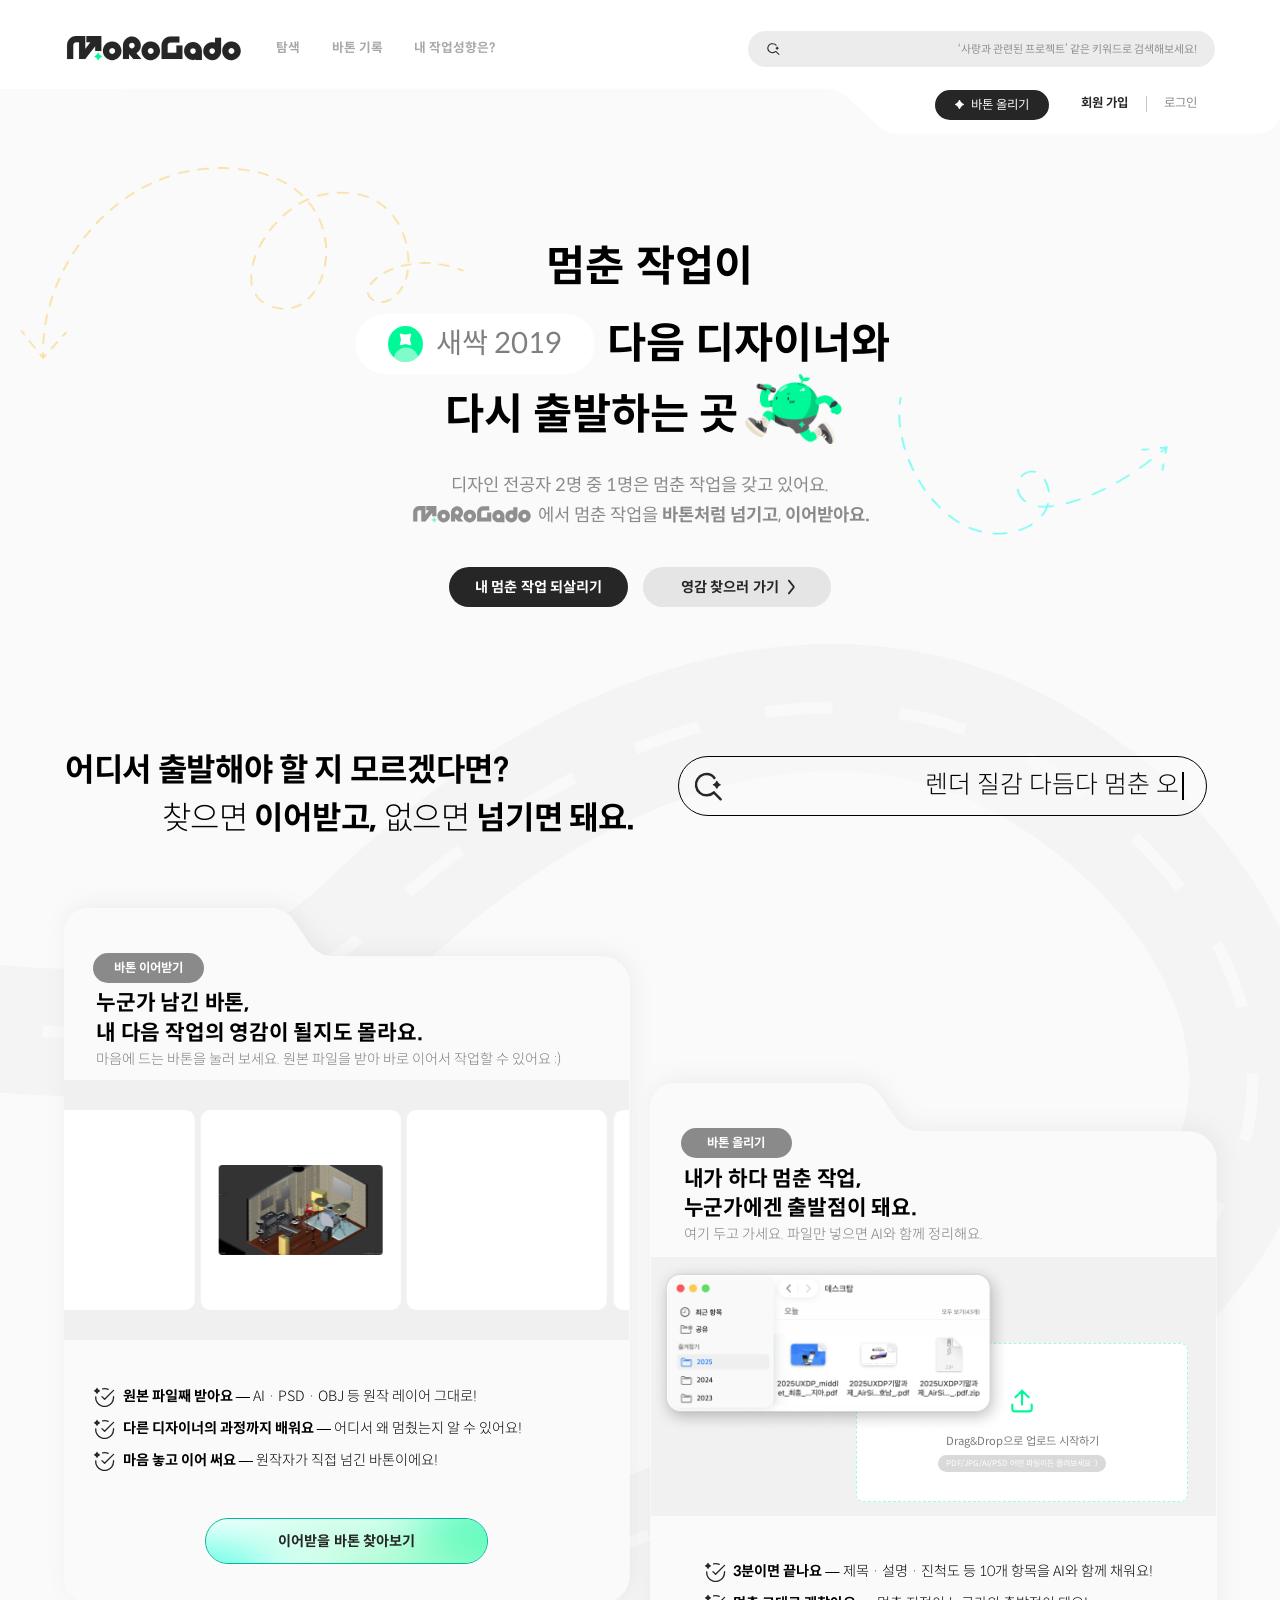
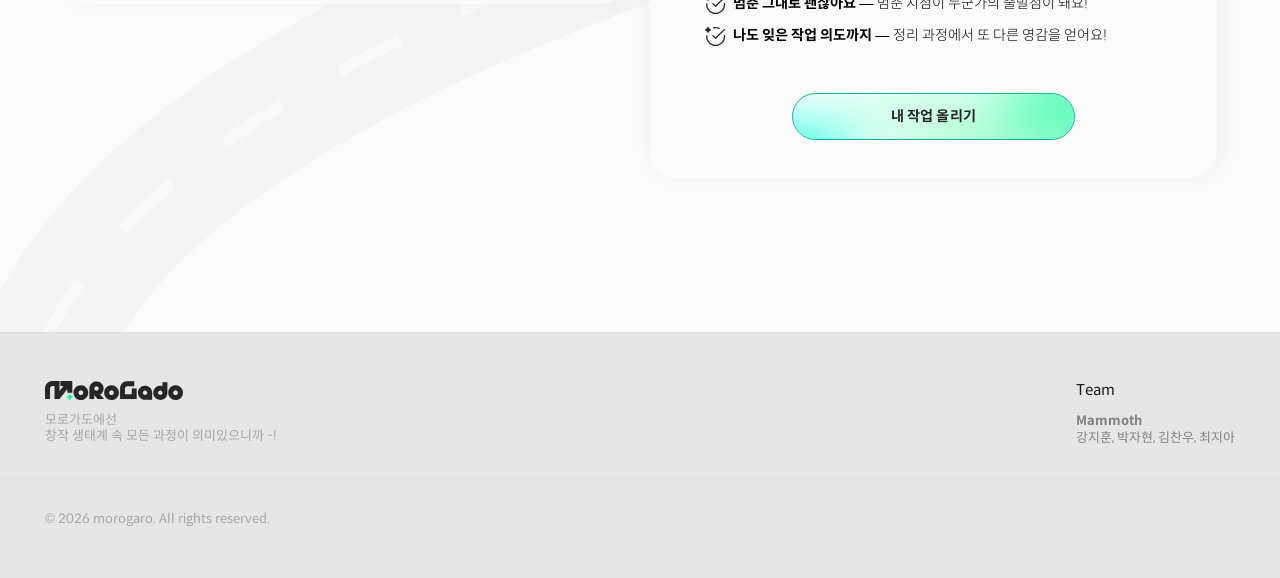
==== commit a8b47e5a: "상세: 작성자 줄 정렬 맞추기 + '바톤 문의하기' 누르면 채팅창 Co-Authored-By: Claude Opus 5.5 <noreply@anthropic.com> Claude-" ====
--- a/index.html
+++ b/index.html
@@ -8,7 +8,7 @@
   <meta property="og:image" content="https://morogado.site/assets/og-image.png">
 
 <link rel="stylesheet" href="site.css?v=exhibition-20261009-1400"><link rel="stylesheet" href="site-detail.css?v=exhibition-20261009-1400"><link rel="stylesheet" href="log.css?v=exhibition-20261009-1400"><link rel="stylesheet" href="upload.css?v=exhibition-20261009-1400">
-<script src="maker/exhibition-recommendations.js?v=exhibition-20261009-1400" defer></script><script src="font-catalog.js?v=exhibition-20261009-1400" defer></script><script src="vendor/jszip.min.js?v=exhibition-20261009-1400" defer></script><script src="config.js?v=1018a"></script><script src="store.js?v=1018a" defer></script><script src="store-remote.js?v=1105a" defer></script><script src="sample-comments.js?v=1113a" defer></script><script src="jia-detail.js?v=1113h" defer></script><script src="log.js?v=exhibition-20261009-1400" defer></script><script src="upload.js?v=1107c" defer></script><script src="calendar-reference.js?v=exhibition-20261009-1400" defer></script><script src="home-card-samples.js?v=exhibition-20261009-1400" defer></script><script src="feed-more-samples.js?v=fm1" defer></script><script src="calendar-relay-samples.js?v=exhibition-20261009-1400" defer></script><script src="landing.js?v=1026j" defer></script><script src="filter-modal.js?v=1027b" defer></script><script src="relay-log.js?v=1106k" defer></script><script src="wp-test.js?v=1113b" defer></script><script src="example-info.js?v=1113a" defer></script><script src="site.js?v=1113h" defer></script><script src="idle-reset.js?v=1113a" defer></script><script src="auto-update.js?v=1113a" defer></script>
+<script src="maker/exhibition-recommendations.js?v=exhibition-20261009-1400" defer></script><script src="font-catalog.js?v=exhibition-20261009-1400" defer></script><script src="vendor/jszip.min.js?v=exhibition-20261009-1400" defer></script><script src="config.js?v=1018a"></script><script src="store.js?v=1018a" defer></script><script src="store-remote.js?v=1105a" defer></script><script src="sample-comments.js?v=1113a" defer></script><script src="jia-detail.js?v=1113j" defer></script><script src="log.js?v=exhibition-20261009-1400" defer></script><script src="upload.js?v=1107c" defer></script><script src="calendar-reference.js?v=exhibition-20261009-1400" defer></script><script src="home-card-samples.js?v=exhibition-20261009-1400" defer></script><script src="feed-more-samples.js?v=fm1" defer></script><script src="calendar-relay-samples.js?v=exhibition-20261009-1400" defer></script><script src="landing.js?v=1026j" defer></script><script src="filter-modal.js?v=1027b" defer></script><script src="relay-log.js?v=1106k" defer></script><script src="wp-test.js?v=1113b" defer></script><script src="example-info.js?v=1113a" defer></script><script src="site.js?v=1113h" defer></script><script src="idle-reset.js?v=1113a" defer></script><script src="auto-update.js?v=1113a" defer></script>
 <link rel="stylesheet" href="director2-service.css?v=exhibition-20261009-1400"><link rel="preconnect" href="https://fonts.googleapis.com"><link rel="preconnect" href="https://fonts.gstatic.com" crossorigin><script>/* 구글 서체(Inter·Noto Sans KR)는 화면 그리기를 막지 않게 스크립트로 붙여요. 같은 서체라 모양은 그대로예요 (10/16) */(function(){var l=document.createElement('link');l.rel='stylesheet';l.href='https://fonts.googleapis.com/css2?family=Inter:wght@400;600&family=Noto+Sans+KR:wght@500&display=swap';document.head.appendChild(l);})();</script><link rel="stylesheet" href="scale-restoration.css?v=exhibition-20261009-1400">
 <link rel="stylesheet" href="figma-home.css?v=1027b"><link rel="stylesheet" href="figma-log.css?v=fl6"><link rel="stylesheet" href="figma-detail.css?v=fd12"><link rel="stylesheet" href="jia-detail.css?v=jia-20261016"><link rel="stylesheet" href="header-figma.css?v=1018f"><link rel="stylesheet" href="header-v2.css?v=1105a"><link rel="stylesheet" href="filter-modal.css?v=1027b"><link rel="stylesheet" href="landing.css?v=1027a"><link rel="stylesheet" href="relay-log.css?v=1106m"><link rel="stylesheet" href="dock-upload.css?v=1105a"><link rel="stylesheet" href="wp-test.css?v=1113c"><script src="dock-upload.js?v=1027a" defer></script><script src="figma-home.js?v=1113b" defer></script><script src="figma-log.js?v=fl1" defer></script>
 
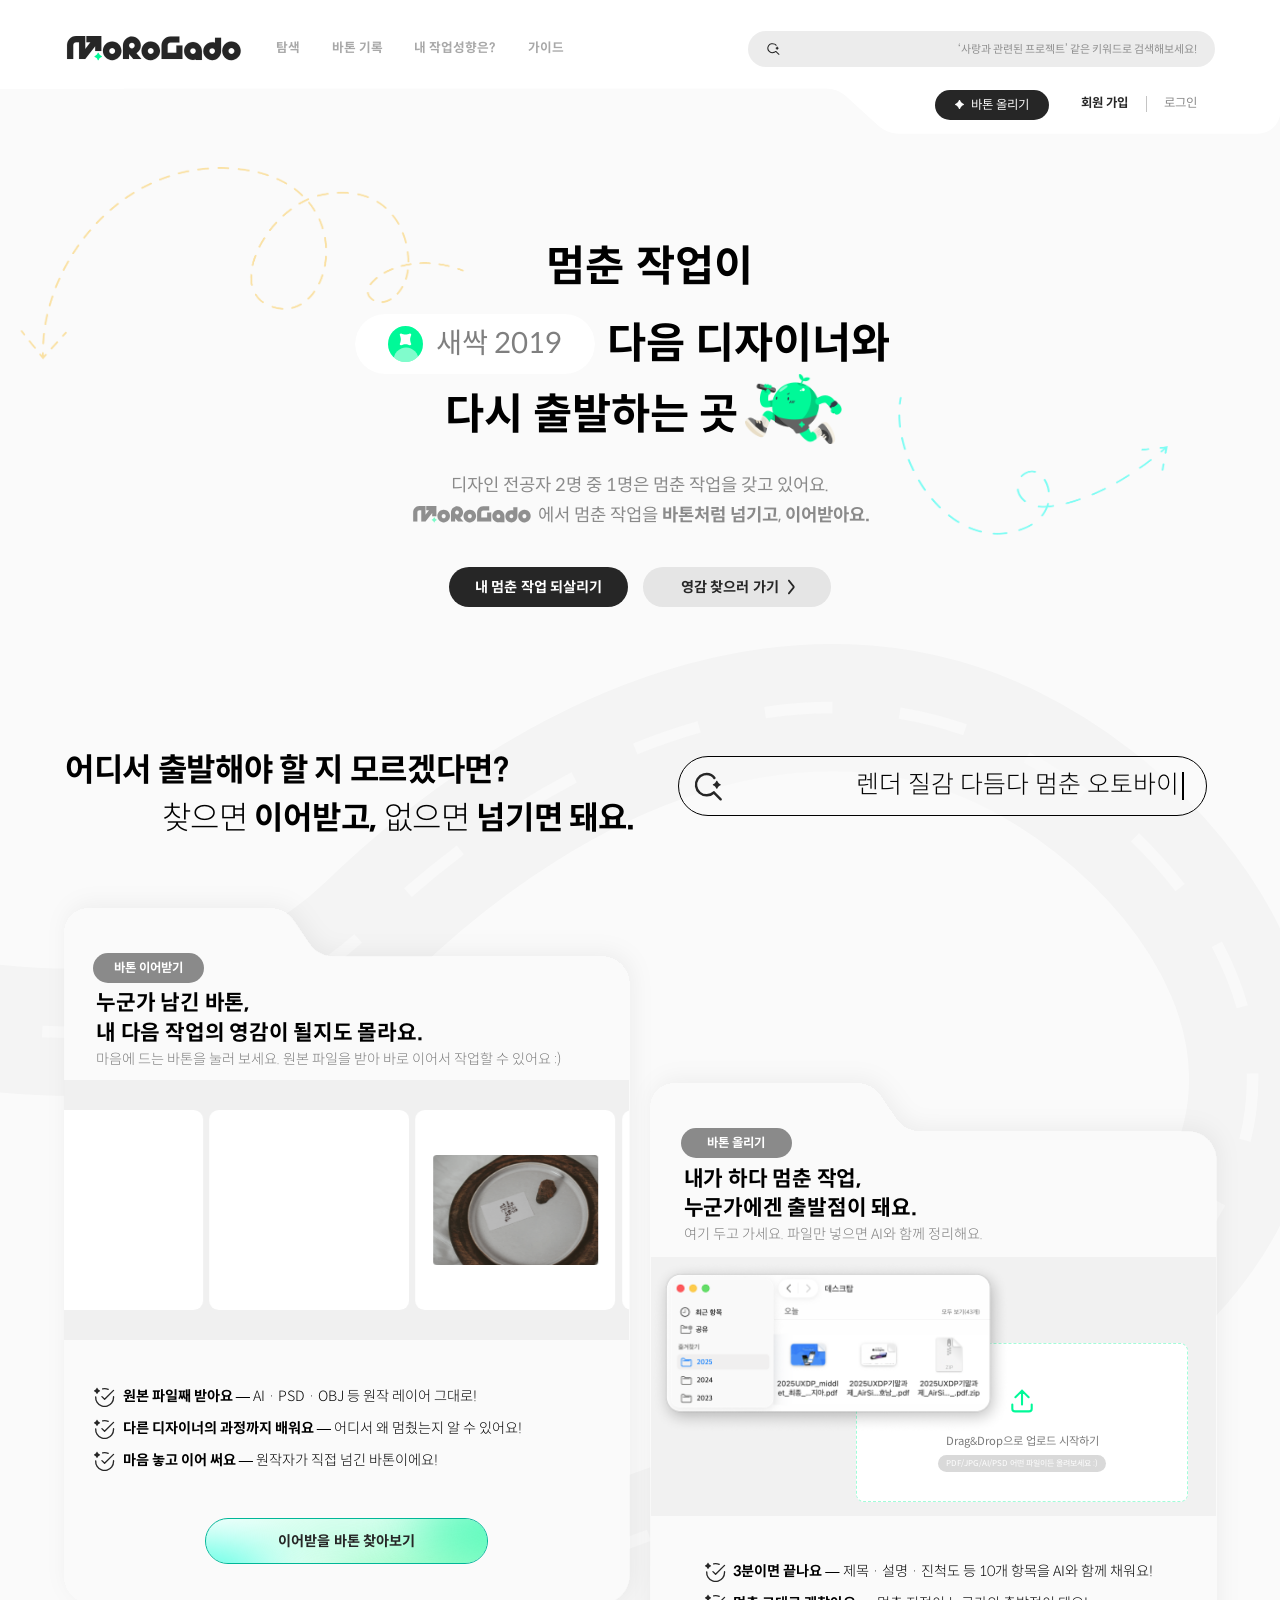
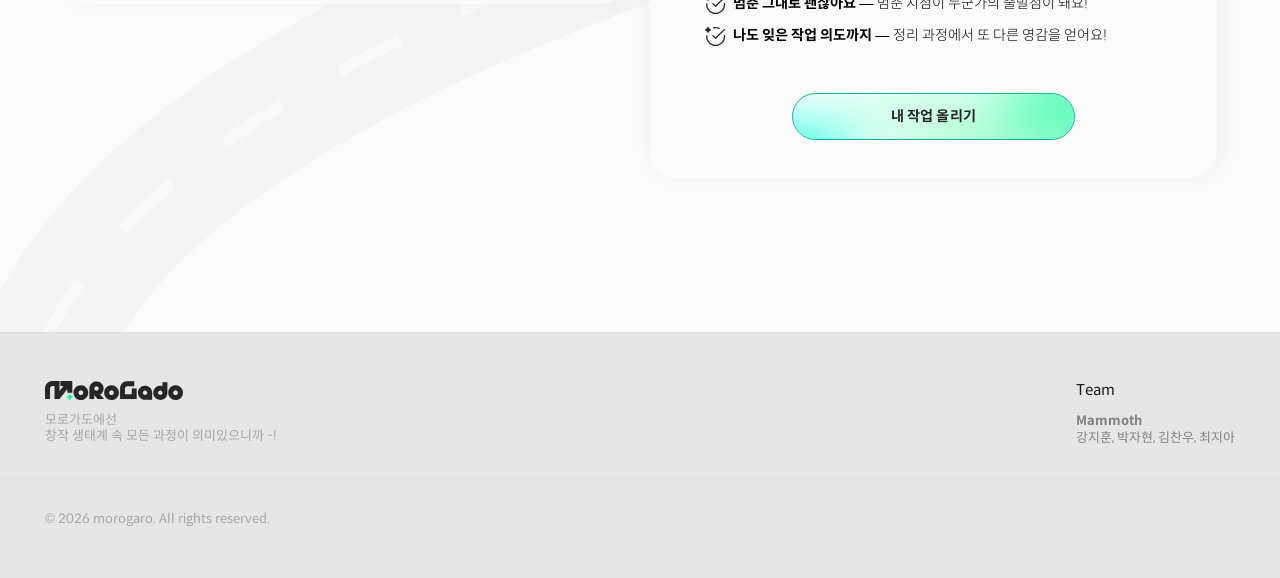
==== commit 83f6eee5: "가이드 페이지 구현(피그마 4233:8): 홈 + 바톤의 기본·진척도 5단계·바톤 노트·이어달리기 시작하기, 헤더에 '가이드' Co-Authored-By: Claude Opus 5" ====
--- a/index.html
+++ b/index.html
@@ -8,14 +8,14 @@
   <meta property="og:image" content="https://morogado.site/assets/og-image.png">
 
 <link rel="stylesheet" href="site.css?v=exhibition-20261009-1400"><link rel="stylesheet" href="site-detail.css?v=exhibition-20261009-1400"><link rel="stylesheet" href="log.css?v=exhibition-20261009-1400"><link rel="stylesheet" href="upload.css?v=exhibition-20261009-1400">
-<script src="maker/exhibition-recommendations.js?v=exhibition-20261009-1400" defer></script><script src="font-catalog.js?v=exhibition-20261009-1400" defer></script><script src="vendor/jszip.min.js?v=exhibition-20261009-1400" defer></script><script src="config.js?v=1018a"></script><script src="store.js?v=1018a" defer></script><script src="store-remote.js?v=1105a" defer></script><script src="sample-comments.js?v=1113a" defer></script><script src="jia-detail.js?v=1113j" defer></script><script src="log.js?v=exhibition-20261009-1400" defer></script><script src="upload.js?v=1107c" defer></script><script src="calendar-reference.js?v=exhibition-20261009-1400" defer></script><script src="home-card-samples.js?v=exhibition-20261009-1400" defer></script><script src="feed-more-samples.js?v=fm1" defer></script><script src="calendar-relay-samples.js?v=exhibition-20261009-1400" defer></script><script src="landing.js?v=1026j" defer></script><script src="filter-modal.js?v=1027b" defer></script><script src="relay-log.js?v=1106k" defer></script><script src="wp-test.js?v=1113b" defer></script><script src="example-info.js?v=1113a" defer></script><script src="site.js?v=1113h" defer></script><script src="idle-reset.js?v=1113a" defer></script><script src="auto-update.js?v=1113a" defer></script>
+<script src="maker/exhibition-recommendations.js?v=exhibition-20261009-1400" defer></script><script src="font-catalog.js?v=exhibition-20261009-1400" defer></script><script src="vendor/jszip.min.js?v=exhibition-20261009-1400" defer></script><script src="config.js?v=1018a"></script><script src="store.js?v=1018a" defer></script><script src="store-remote.js?v=1105a" defer></script><script src="sample-comments.js?v=1113a" defer></script><script src="jia-detail.js?v=1115a" defer></script><script src="log.js?v=exhibition-20261009-1400" defer></script><script src="upload.js?v=1107c" defer></script><script src="calendar-reference.js?v=exhibition-20261009-1400" defer></script><script src="home-card-samples.js?v=exhibition-20261009-1400" defer></script><script src="feed-more-samples.js?v=fm1" defer></script><script src="calendar-relay-samples.js?v=exhibition-20261009-1400" defer></script><script src="landing.js?v=1026j" defer></script><script src="guide.js?v=1115a" defer></script><script src="filter-modal.js?v=1027b" defer></script><script src="relay-log.js?v=1106k" defer></script><script src="wp-test.js?v=1113b" defer></script><script src="example-info.js?v=1113a" defer></script><script src="site.js?v=1115a" defer></script><script src="idle-reset.js?v=1113a" defer></script><script src="auto-update.js?v=1113a" defer></script>
 <link rel="stylesheet" href="director2-service.css?v=exhibition-20261009-1400"><link rel="preconnect" href="https://fonts.googleapis.com"><link rel="preconnect" href="https://fonts.gstatic.com" crossorigin><script>/* 구글 서체(Inter·Noto Sans KR)는 화면 그리기를 막지 않게 스크립트로 붙여요. 같은 서체라 모양은 그대로예요 (10/16) */(function(){var l=document.createElement('link');l.rel='stylesheet';l.href='https://fonts.googleapis.com/css2?family=Inter:wght@400;600&family=Noto+Sans+KR:wght@500&display=swap';document.head.appendChild(l);})();</script><link rel="stylesheet" href="scale-restoration.css?v=exhibition-20261009-1400">
-<link rel="stylesheet" href="figma-home.css?v=1027b"><link rel="stylesheet" href="figma-log.css?v=fl6"><link rel="stylesheet" href="figma-detail.css?v=fd12"><link rel="stylesheet" href="jia-detail.css?v=jia-20261016"><link rel="stylesheet" href="header-figma.css?v=1018f"><link rel="stylesheet" href="header-v2.css?v=1105a"><link rel="stylesheet" href="filter-modal.css?v=1027b"><link rel="stylesheet" href="landing.css?v=1027a"><link rel="stylesheet" href="relay-log.css?v=1106m"><link rel="stylesheet" href="dock-upload.css?v=1105a"><link rel="stylesheet" href="wp-test.css?v=1113c"><script src="dock-upload.js?v=1027a" defer></script><script src="figma-home.js?v=1113b" defer></script><script src="figma-log.js?v=fl1" defer></script>
+<link rel="stylesheet" href="figma-home.css?v=1027b"><link rel="stylesheet" href="figma-log.css?v=fl6"><link rel="stylesheet" href="figma-detail.css?v=fd12"><link rel="stylesheet" href="jia-detail.css?v=jia-20261016"><link rel="stylesheet" href="header-figma.css?v=1018f"><link rel="stylesheet" href="header-v2.css?v=1105a"><link rel="stylesheet" href="filter-modal.css?v=1027b"><link rel="stylesheet" href="landing.css?v=1027a"><link rel="stylesheet" href="guide.css?v=1115a"><link rel="stylesheet" href="relay-log.css?v=1106m"><link rel="stylesheet" href="dock-upload.css?v=1105a"><link rel="stylesheet" href="wp-test.css?v=1113c"><script src="dock-upload.js?v=1027a" defer></script><script src="figma-home.js?v=1113b" defer></script><script src="figma-log.js?v=fl1" defer></script>
 
 <a class="skip-link" href="#main">본문으로 바로 가기</a>
 <header class="site-header" id="site-header"><div class="hd-shape" aria-hidden="true"></div><nav class="hd-sub" aria-label="바톤 기록 메뉴"><svg viewBox="0 0 20 20" fill="none" aria-hidden="true"><path d="M8 5l5 5-5 5" stroke="currentColor" stroke-width="1.6" stroke-linecap="round" stroke-linejoin="round"/></svg><a href="#/community" data-sub="log">바톤 로그</a><i></i><a href="#/community/talk" data-sub="talk">주니어 디자이너 커뮤니티</a></nav>
 <div class="hd-bar"><div class="hd-left"><a class="hd-logo" href="#/" aria-label="모로가도 홈"><img class="hd-wordmark" src="assets/landing/logo.svg" alt="모로가도" width="203" height="28"><img class="hd-symbol" src="assets/landing/symbol.svg" alt="" width="41" height="28"></a>
-<nav class="hd-nav" aria-label="주 메뉴"><a href="#/explore" data-nav="home">탐색</a><a href="#/community" data-nav="community">바톤 기록</a><button type="button" class="tendency-link" data-action="tendency">내 작업성향은?</button></nav></div>
+<nav class="hd-nav" aria-label="주 메뉴"><a href="#/explore" data-nav="home">탐색</a><a href="#/community" data-nav="community">바톤 기록</a><button type="button" class="tendency-link" data-action="tendency">내 작업성향은?</button><a href="#/guide" data-nav="guide">가이드</a></nav></div>
 <form class="hd-search" id="search-form" role="search"><label class="sr-only" for="site-search">바톤 검색</label><img src="assets/landing/search.svg" width="17" height="17" alt=""><input id="site-search" type="search" placeholder="‘사랑과 관련된 프로젝트’ 같은 키워드로 검색해보세요!" autocomplete="off"></form>
 <button class="hd-menu" type="button" data-action="menu" aria-label="메뉴 열기"><svg viewBox="0 0 24 24" fill="none" stroke="currentColor" stroke-width="1.8" stroke-linecap="round"><path d="M4 7h16M4 12h16M4 17h16"/></svg></button></div>
 <div class="hd-tab"><a class="hd-upload" href="#/upload" aria-label="바톤 올리기"><img src="assets/landing/sparkle.svg" width="10" height="10" alt="">바톤 올리기</a>
--- a/guide.css
+++ b/guide.css
@@ -0,0 +1,201 @@
+/* 11/15 모로가도 가이드 (피그마 '가이드' 4233:8) — 1440 기준 px. 좁은 화면에선 guide.js가 zoom으로 줄여요 */
+body[data-route="guide"]{background:#fafafa}
+body[data-route="guide"] main{padding:0!important;max-width:none!important;overflow-x:clip}
+body[data-route="guide"] .floating-dock{display:none!important}
+
+.gd{--gf:var(--fh-font,'Spoqa Han Sans Neo',sans-serif);position:relative;width:1440px;max-width:100%;margin:0 auto;font-family:var(--gf);color:#000;padding-bottom:120px}
+.gd *{box-sizing:border-box}
+.gd img{display:block}
+.gd a{color:inherit;text-decoration:none}
+.gd b{font-weight:700}
+.gd-deco{position:absolute;pointer-events:none;z-index:0}
+.gd-article .gd-deco-y{left:-90px;top:-20px;width:433px;opacity:.9}
+.gd-article .gd-deco-m{left:1180px;top:210px;width:300px}
+.gd-home .gd-deco-y{left:-16px;top:-36px;width:541px}
+.gd-home .gd-deco-m{left:1010px;top:230px;width:400px}
+
+/* ── 글 페이지: 왼쪽 목차 · 본문 752 · 오른쪽 '이 페이지에서' ── */
+.gd-wrap{position:relative;z-index:1;display:grid;grid-template-columns:216px 752px 200px;column-gap:72px;padding:17px 72px 0 72px;align-items:start}
+.gd-wrap>.gd-toc{margin-left:-16px}
+.gd-side,.gd-toc{position:sticky;top:calc(var(--header-sticky,51px) + 24px)}
+.gd-side-title{display:block;font:700 18px/1.4 var(--gf);margin-bottom:22px}
+.gd-side-group+.gd-side-group{margin-top:28px}
+.gd-side-group p{margin:0 0 8px;font:700 12px/1.5 var(--gf);color:#8a8a8a}
+.gd-side ul,.gd-toc ul{list-style:none;margin:0;padding:0;display:grid;gap:12px}
+.gd-side a{display:inline-flex;align-items:center;gap:6px;font:500 15px/1.5 var(--gf);color:#8a8a8a;transition:color .25s ease}
+.gd-side a:hover{color:#262626}
+.gd-side a[aria-current],.gd-toc a[aria-current]{color:#262626;font-weight:700}
+.gd-side a[aria-current]::before,.gd-toc a[aria-current]::before{content:'✦';color:#00F998;font-size:11px}
+.gd-toc>p{margin:0 0 8px;font:700 12px/1.5 var(--gf);color:#8a8a8a}
+.gd-toc ul{gap:8px}
+.gd-toc a{display:inline-flex;align-items:center;gap:6px;font:500 13px/1.6 var(--gf);color:#8a8a8a;transition:color .25s ease}
+.gd-toc a:hover{color:#262626}
+
+.gd-crumb{margin:0;font:700 13px/1.5 var(--gf);color:#8a8a8a}
+.gd-main h1{margin:6px 0 0;font:700 36px/1.4 var(--gf)}
+.gd-lead{margin:10px 0 0;font:400 20px/1.6 var(--gf);color:#8a8a8a}
+.gd-lead b{color:#626262}
+
+/* 카드 */
+.gd-card{position:relative;margin-top:48px;padding:36px 0 32px;border-radius:24px;background:#fff;scroll-margin-top:120px}
+.gd-lead+.gd-card{margin-top:44px}
+.gd-card>*{margin-left:36px;margin-right:36px}
+.gd-pill{display:inline-flex;align-items:center;height:33px;padding:0 18px;border-radius:99px;background:#8a8a8a;color:#fff;font:700 14px/1 var(--gf)}
+.gd-card h2{margin-top:16px;margin-bottom:0;font:700 24px/1.45 var(--gf)}
+.gd-desc{margin-top:4px;margin-bottom:0;font:300 16px/1.6 var(--gf);color:rgba(0,0,0,.5)}
+.gd-band{margin:28px 0 0!important;padding:28px 36px;background:#F3F3F3}
+.gd-band+.gd-checks,.gd-band+.gd-cta,.gd-band+.gd-note{margin-top:24px}
+.gd-checks{list-style:none;padding:0;margin-top:18px;margin-bottom:0;display:grid;gap:8px}
+.gd-checks li{display:flex;align-items:flex-start;gap:5px}
+.gd-checks img{width:28px;height:28px;flex:none}
+.gd-checks p{margin:2px 0 0;font:400 16px/1.6 var(--gf);color:#000}
+.gd-checks p b{font-weight:700}
+.gd-note{margin-top:20px;margin-bottom:0;font:400 13px/1.6 var(--gf);color:#8a8a8a}
+.gd-cta{display:flex;justify-content:center;margin-top:28px}
+.gd-checks+.gd-cta{margin-top:32px}
+
+/* 민트 빛 버튼(랜딩과 같은 그림) */
+.gd-glow{position:relative;display:grid;place-items:center;width:319px;height:52px;border:1px solid #00b798;border-radius:38px;background:#fff;overflow:hidden;isolation:isolate;transition:transform .5s cubic-bezier(.22,.9,.24,1)}
+.gd-glow img{position:absolute;left:-.5px;top:-.5px;width:319px;height:52px;max-width:none;z-index:-1;transition:transform .8s cubic-bezier(.22,.9,.24,1)}
+.gd-glow span{font:700 16px/1.6 var(--gf);letter-spacing:.01em;color:#262626;white-space:pre}
+.gd-glow:hover{transform:translateY(-2px)}
+.gd-glow:hover img{transform:scale(1.3) translateX(-7%)}
+.gd a:focus-visible,.gd input:focus-visible{outline:2px solid #00c97f;outline-offset:3px}
+
+/* 바톤의 기본 — 4칸 */
+.gd-tiles{list-style:none;margin:0;padding:0;display:grid;grid-template-columns:repeat(4,1fr);gap:8px}
+.gd-tiles li{padding:16px;border-radius:10px;background:#fff;display:flex;flex-direction:column}
+.gd-tiles em{font:700 12px/1.5 var(--gf);font-style:normal;color:#00c97f}
+.gd-tiles b{margin-top:4px;font-size:15px;line-height:1.5}
+.gd-tiles span{margin-top:4px;font:500 12px/1.5 var(--gf);color:#626262}
+.gd-files{list-style:none;margin:0;padding:0;display:grid;gap:12px}
+.gd-files li{display:flex;align-items:center;gap:14px;padding:12px 16px;border-radius:10px;background:#fff}
+.gd-files i{display:inline-flex;align-items:center;height:22px;padding:0 10px;border-radius:99px;background:#262626;color:#fff;font:700 12px/1 var(--gf);font-style:normal}
+.gd-files b{display:block;font-size:14px;line-height:1.4}
+.gd-files span{display:block;font:500 12px/1.5 var(--gf);color:#8a8a8a}
+.gd-stagetiles{list-style:none;margin:0;padding:0;display:grid;grid-template-columns:repeat(5,1fr);gap:8px}
+.gd-stagetiles li{display:flex;flex-direction:column;padding:12px;border-radius:10px;background:#fff}
+.gd-stagetiles .gd-avatar{margin-bottom:10px}
+.gd-stagetiles b{font-size:13px;line-height:1.5}
+.gd-stagetiles span{font:500 11px/1.5 var(--gf);color:#8a8a8a}
+.gd-chain{list-style:none;margin:0;padding:0;display:flex;align-items:center}
+.gd-chain li:not(.gd-chain-line){flex:1;display:flex;align-items:center;gap:12px;padding:8px 14px;border-radius:99px;background:#fff;min-width:0}
+.gd-chain li div{min-width:0}
+.gd-chain b{display:block;font-size:14px;line-height:1.3}
+.gd-chain span{display:block;font:500 11px/1.4 var(--gf);color:#8a8a8a;white-space:nowrap;overflow:hidden;text-overflow:ellipsis}
+.gd-chain-line{flex:none;width:18px;height:2px;margin:0 2px;background:#00F998;border-radius:2px}
+
+/* 진척도 5단계 */
+.gd-stagerows{list-style:none;margin:0;padding:0;display:grid;gap:8px}
+.gd-stagerows li{display:grid;grid-template-columns:40px 124px 1fr;align-items:center;gap:16px;padding:12px 16px;border-radius:10px;background:#fff}
+.gd-stagerows b{display:block;font-size:15px;line-height:1.4}
+.gd-stagerows li>div:last-child b{font-size:14px;color:#262626}
+.gd-stagerows span{display:block;font:500 12px/1.5 var(--gf);color:#8a8a8a}
+.gd-stagename span{font-size:11px}
+.gd-stagerows .is-pink{color:#ff4093}
+.gd-flow{display:flex;align-items:center;gap:14px;flex-wrap:wrap}
+.gd-flow span,.gd-flow-sub span{display:inline-flex;align-items:center;height:36px;padding:0 16px;border-radius:99px;background:#fff;font:700 14px/1 var(--gf);color:#262626}
+.gd-flow span.is-mint{border:1.5px solid #00c97f}
+.gd-flow span.is-dark{background:#262626;color:#fafafa}
+.gd-flow i{font:700 16px/1 var(--gf);font-style:normal;color:#8a8a8a}
+.gd-flow-sub{display:flex;gap:8px;margin-top:12px}
+.gd-flow-sub span{height:28px;padding:0 12px;gap:6px;border:1px solid #A6A6A6;font:500 12px/1 var(--gf)}
+.gd-flow-sub span::before{content:'';width:6px;height:6px;border-radius:50%;background:#8a8a8a}
+.gd-flow-sub span.is-mint{border-color:#00F998}
+.gd-flow-sub span.is-mint::before{background:#00F998}
+.gd-ready{padding:20px 24px 18px;border-radius:12px;background:#fff}
+.gd-ready>b{font-size:14px}
+.gd-bar{position:relative;height:8px;margin:14px 0 12px;border-radius:99px;background:#EDEDED;overflow:hidden}
+.gd-bar i{position:absolute;inset:0 30% 0 0;border-radius:99px;background:linear-gradient(90deg,#00F998,#00E0CE)}
+.gd-ready ol{list-style:none;margin:0;padding:0;display:flex;justify-content:space-between;font:500 11px/1.5 var(--gf);color:#8a8a8a}
+
+/* 바톤 노트 */
+.gd-qgroup{padding:16px 18px;border-radius:12px;background:#fff}
+.gd-qgroup+.gd-qgroup{margin-top:12px}
+.gd-qgroup>p{margin:0 0 6px;font:700 12px/1.5 var(--gf);color:#8a8a8a}
+.gd-qgroup ol{list-style:none;margin:0;padding:0;display:grid;gap:12px}
+.gd-qgroup li{display:grid;grid-template-columns:22px 180px 1fr;align-items:center;gap:12px}
+.gd-qgroup i,.gd-steps i{display:grid;place-items:center;width:22px;height:22px;border-radius:50%;background:#262626;color:#fff;font:700 12px/1 var(--gf);font-style:normal}
+.gd-qgroup li.is-key i,.gd-steps li.is-key i{background:#00F998;color:#262626}
+.gd-qgroup b{font-size:15px;line-height:1.5}
+.gd-qgroup span{font:300 13px/1.5 var(--gf);color:#8a8a8a}
+.gd-compare{display:grid;grid-template-columns:1fr 1fr;gap:12px}
+.gd-compare>div{padding:16px 18px 18px;border-radius:12px;background:#fff;border:1px solid transparent}
+.gd-compare .gd-good{border-color:#00F998}
+.gd-compare>div>span{display:inline-flex;align-items:center;height:22px;padding:0 12px;border-radius:99px;background:#8a8a8a;color:#fff;font:700 12px/1 var(--gf)}
+.gd-compare .gd-good>span{background:#00c97f}
+.gd-compare q{display:block;margin-top:12px;font:500 15px/1.65 var(--gf);color:#000;quotes:'“' '”'}
+.gd-compare p{margin:12px 0 0;font:400 13px/1.6 var(--gf);color:#8a8a8a}
+
+/* 이어달리기 */
+.gd-steps{list-style:none;margin:0;padding:0;display:grid;gap:12px}
+.gd-steps li{display:flex;align-items:flex-start;gap:16px;padding:18px 20px;border-radius:12px;background:#fff}
+.gd-steps li>i{width:30px;height:30px;font-size:13px;flex:none}
+.gd-steps b{display:block;font-size:16px;line-height:1.5}
+.gd-steps p{margin:2px 0 0;font:300 14px/1.6 var(--gf);color:rgba(0,0,0,.6)}
+.gd-steps span{display:inline-flex;align-items:center;height:20px;margin-top:6px;padding:0 10px;border:1px solid #D0D0D0;border-radius:99px;font:500 11px/1 var(--gf);color:#626262}
+
+/* 이전·다음 글 */
+.gd-pager{display:flex;justify-content:space-between;align-items:flex-end;margin-top:72px}
+.gd-pager small{display:block;margin-bottom:12px;font:700 13px/1.5 var(--gf);color:#8a8a8a}
+.gd-next-wrap{text-align:right}
+.gd-next-wrap small{text-align:right}
+.gd-prev{display:inline-flex;align-items:center;gap:6px;height:52px;padding:0 24px 0 16px;border-radius:99px;background:rgba(38,38,38,.1);font:700 16px/1 var(--gf);color:#262626;transition:background .25s ease}
+.gd-prev:hover{background:rgba(38,38,38,.16)}
+.gd-pager .gd-glow{width:319px}
+
+/* ── 가이드 홈 ── */
+.gdh-hero{position:relative;z-index:1;padding-top:66px;text-align:center}
+.gdh-hero h1{margin:0;font:700 48px/1.4 var(--gf)}
+.gdh-row{display:flex;align-items:center;justify-content:center;gap:14px;white-space:nowrap}
+.gdh-row+.gdh-row{margin-top:2px}
+.gdh-chip{display:inline-flex;align-items:center;gap:15px;height:67px;padding:0 30px 0 26px;border-radius:99px;background:#fff;font:400 32px/1 var(--gf);color:rgba(0,0,0,.5)}
+.gdh-runner{width:110px;height:79px}
+.gdh-sub{margin:28px 0 0;font:400 20px/1.4 var(--gf);color:#8a8a8a}
+.gdh-search{display:flex;align-items:center;gap:8px;width:595px;height:68px;margin:32px auto 0;padding:0 25px 0 14px;border:1px solid #000;border-radius:99px;background:rgba(250,250,250,.6);transition:background .25s ease}
+.gdh-search:focus-within{background:#fff}
+.gdh-search img{width:36px;height:36px;flex:none}
+.gdh-search input{flex:1;min-width:0;border:0;background:transparent;text-align:right;font:300 28px/1.4 var(--gf);color:#000;outline:none}
+.gdh-search input::placeholder{color:#000}
+.gdh-search input:focus::placeholder{color:#BDBDBD}
+.gdh-cta{display:flex;justify-content:center;gap:16px;margin-top:28px}
+.gdh-btn{display:inline-flex;align-items:center;justify-content:center;gap:2px;height:46px;padding:0 24px;border-radius:99px;font:700 16px/1 var(--gf);transition:background .25s ease}
+.gdh-btn-dark{width:202px;background:#262626;color:#fff!important}
+.gdh-btn-dark:hover{background:#000}
+.gdh-btn-soft{width:212px;padding-right:8px;background:rgba(38,38,38,.1);color:#262626}
+.gdh-btn-soft img{width:24px;height:24px}
+.gdh-btn-soft:hover{background:rgba(38,38,38,.16)}
+
+.gdh-where{position:relative;z-index:1;padding:150px 72px 0}
+.gdh-where h2{margin:0;font:700 36px/1.45 var(--gf)}
+.gdh-where h2 span{display:block;font-weight:300}
+.gdh-where h2 b{font-weight:700}
+.gdh-mains{display:grid;grid-template-columns:636px 636px;column-gap:24px;margin-top:48px;align-items:start}
+.gdh-main{position:relative;padding-bottom:40px;border-radius:24px;background:#fff}
+.gdh-main-take{margin-top:197px}
+.gdh-main-head{padding:22px 36px 0}
+.gdh-main h3{margin:20px 0 0;font:700 24px/1.4 var(--gf)}
+.gdh-main-head p{margin:6px 0 0;font:300 16px/1.6 var(--gf);color:rgba(0,0,0,.5)}
+.gdh-main>.gd-band{padding:24px 36px}
+.gdh-main>.gd-checks{margin:24px 36px 0}
+.gdh-main>.gd-cta{margin-top:28px}
+.gdh-list{list-style:none;margin:0;padding:0;display:grid;gap:8px}
+.gdh-list a{display:flex;align-items:center;gap:10px;height:44px;padding:0 16px;border-radius:10px;background:#fff;transition:background .25s ease}
+.gdh-list a:hover{background:#FAFAFA}
+.gdh-list i{display:grid;place-items:center;width:20px;height:20px;border-radius:50%;background:#262626;color:#fff;font:700 11px/1 var(--gf);font-style:normal}
+.gdh-list b{flex:1;font-size:14px}
+.gdh-list span{font:500 11px/1 var(--gf);color:#8a8a8a}
+.gdh-list-take a{height:46px}
+.gdh-list em{display:inline-flex;align-items:center;height:20px;padding:0 10px;border-radius:99px;background:#8a8a8a;color:#fff;font:700 11px/1 var(--gf);font-style:normal}
+.gdh-list-take span{flex:1;font:500 13px/1.4 var(--gf);color:#262626}
+
+.gdh-more{position:relative;z-index:1;display:grid;grid-template-columns:repeat(3,1fr);gap:24px;padding:110px 72px 0}
+.gdh-more-card{display:flex;flex-direction:column;align-items:flex-start;padding:24px 36px 36px;border-radius:24px;background:#fff;transition:transform .5s cubic-bezier(.22,.9,.24,1)}
+.gdh-more-card:hover{transform:translateY(-3px)}
+.gdh-more-card .gd-pill{height:32px;font-size:14px}
+.gdh-more-card h3{margin:16px 0 0;font:700 20px/1.5 var(--gf)}
+.gdh-more-card p{margin:2px 0 0;font:300 16px/1.6 var(--gf);color:rgba(0,0,0,.5)}
+.gdh-more-foot{display:flex;align-items:center;gap:10px;width:100%;margin-top:28px}
+.gdh-more-foot b{flex:1;font-size:14px}
+.gdh-more-foot svg{color:#262626}
+.gd-side a.gd-side-title{display:block;color:#000;font:700 18px/1.4 var(--gf)}
